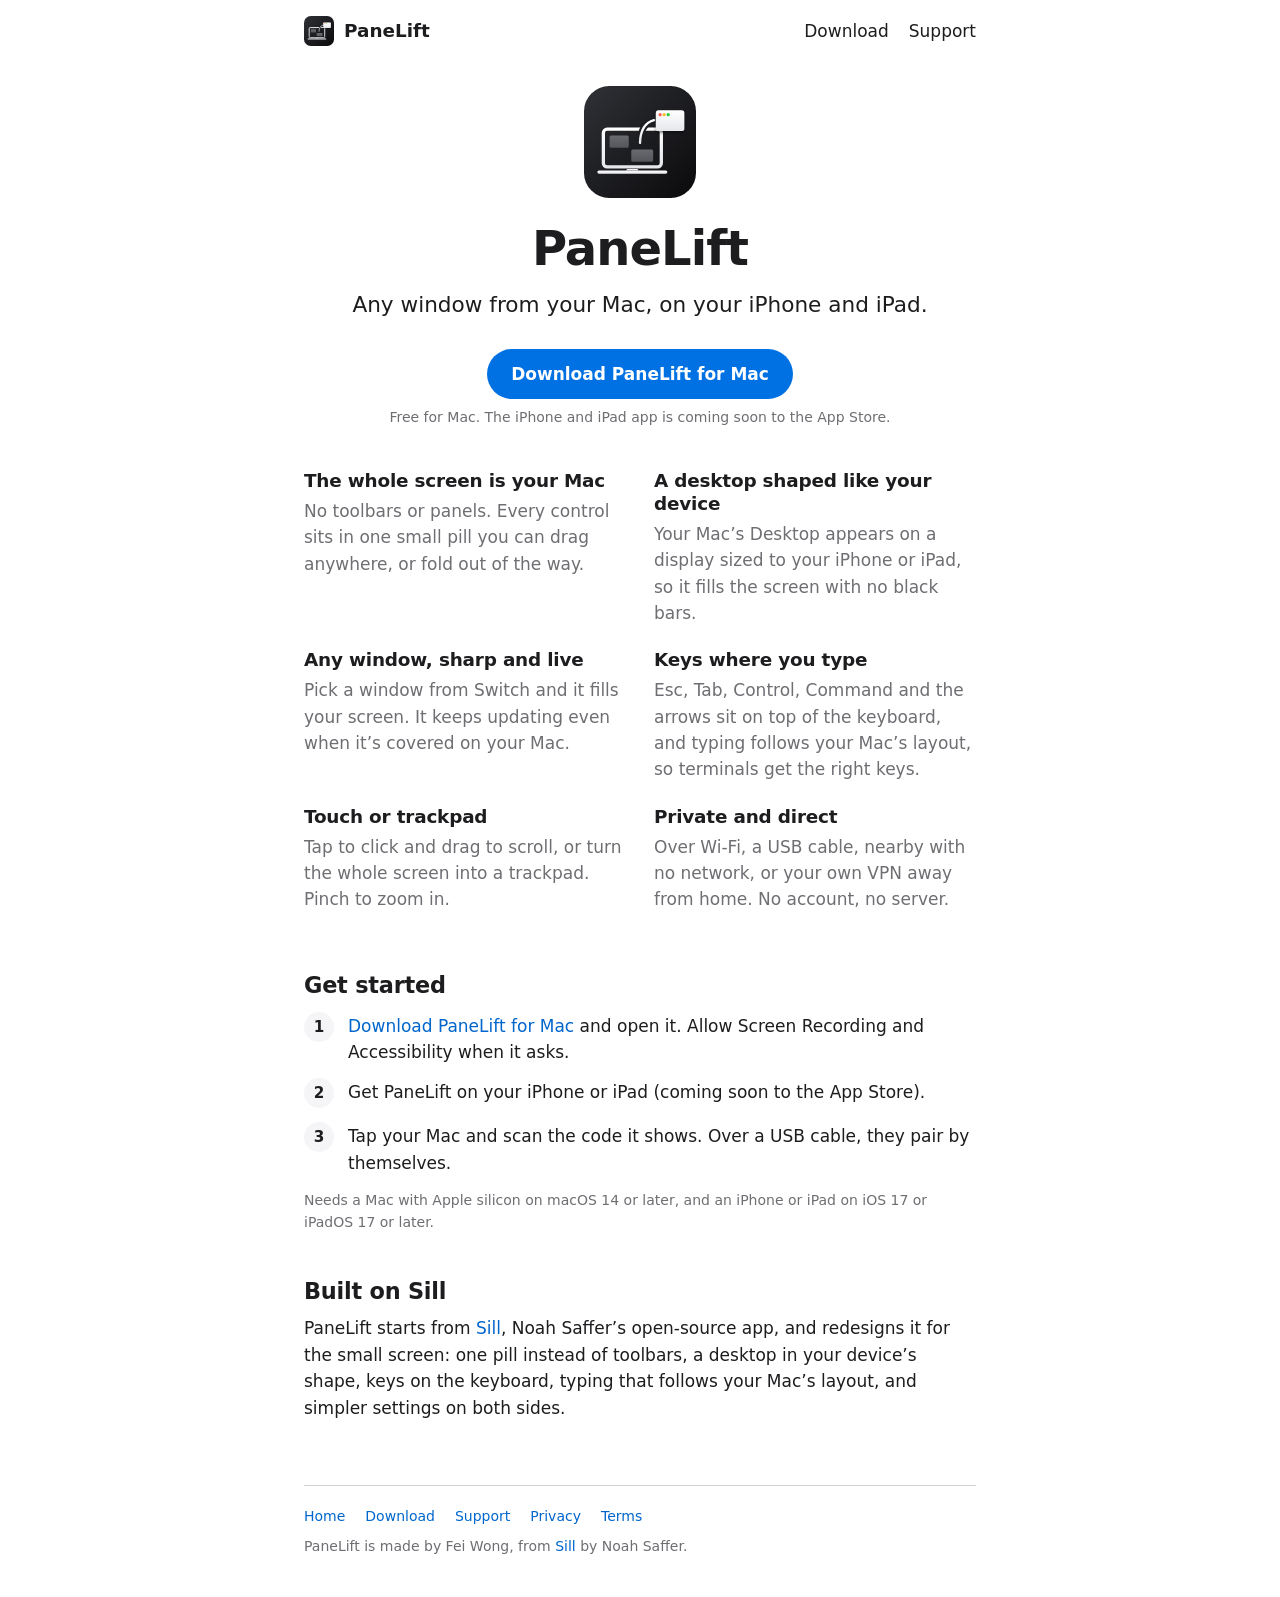
==== index.html @ f20295a8 "Home page: PaneLift's design, and what it changed from Sill" ====
<!doctype html>
<html lang="en">
<head>
<meta charset="utf-8">
<meta name="viewport" content="width=device-width, initial-scale=1">
<meta http-equiv="Content-Security-Policy" content="default-src 'none'; style-src 'self'; img-src 'self'; base-uri 'none'; form-action 'none'">
<meta name="color-scheme" content="light dark">
<meta name="description" content="Any window from your Mac, on your iPhone and iPad, with touch, a trackpad and keys. No account, no servers.">
<title>PaneLift: your Mac’s windows on your iPhone and iPad</title>
<meta property="og:type" content="website">
<meta property="og:site_name" content="PaneLift">
<meta property="og:url" content="https://wongfei2009.github.io/panelift-site/">
<meta property="og:title" content="PaneLift: your Mac, on your iPhone and iPad">
<meta property="og:description" content="Any window from your Mac, on your iPhone and iPad, with touch, a trackpad and keys. No account, no servers.">
<meta property="og:image" content="https://wongfei2009.github.io/panelift-site/preview.jpg">
<meta property="og:image:width" content="1200">
<meta property="og:image:height" content="630">
<meta property="og:image:alt" content="PaneLift: any window from your Mac, on your iPhone and iPad">
<meta name="twitter:card" content="summary_large_image">
<link rel="stylesheet" href="style.css?v=2026-11-01">
<link rel="icon" href="icon.svg" type="image/svg+xml">
</head>
<body>
<header class="site-header">
  <a class="brand" href="index.html"><img src="icon.svg" alt="" width="30" height="30">PaneLift</a>
  <nav aria-label="Site">
    <a href="download.html">Download</a>
    <a href="support.html">Support</a>
  </nav>
</header>

<main>
<section class="hero">
    <img src="icon.svg" alt="" width="112" height="112">
    <h1>PaneLift</h1>
    <p class="lede">Any window from your Mac, on your iPhone and iPad.</p>
    <div class="cta"><a class="button" href="download.html">Download PaneLift for Mac</a></div>
    <!-- App Store: link the app here once it is live. -->
    <p class="muted small">Free for Mac. The iPhone and iPad app is coming soon to the App Store.</p>
  </section>

  <div class="features">
    <section>
      <h2>The whole screen is your Mac</h2>
      <p>No toolbars or panels. Every control sits in one small pill you can drag anywhere, or fold out of the way.</p>
    </section>
    <section>
      <h2>A desktop shaped like your device</h2>
      <p>Your Mac’s Desktop appears on a display sized to your iPhone or iPad, so it fills the screen with no black bars.</p>
    </section>
    <section>
      <h2>Any window, sharp and live</h2>
      <p>Pick a window from Switch and it fills your screen. It keeps updating even when it’s covered on your Mac.</p>
    </section>
    <section>
      <h2>Keys where you type</h2>
      <p>Esc, Tab, Control, Command and the arrows sit on top of the keyboard, and typing follows your Mac’s layout, so terminals get the right keys.</p>
    </section>
    <section>
      <h2>Touch or trackpad</h2>
      <p>Tap to click and drag to scroll, or turn the whole screen into a trackpad. Pinch to zoom in.</p>
    </section>
    <section>
      <h2>Private and direct</h2>
      <p>Over Wi-Fi, a USB cable, nearby with no network, or your own VPN away from home. No account, no server.</p>
    </section>
  </div>

  <h2>Get started</h2>
  <ol class="steps">
    <li><a href="download.html">Download PaneLift for Mac</a> and open it. Allow Screen Recording and Accessibility when it asks.</li>
    <li>Get PaneLift on your iPhone or iPad (coming soon to the App Store).</li>
    <li>Tap your Mac and scan the code it shows. Over a USB cable, they pair by themselves.</li>
  </ol>
  <p class="muted small">Needs a Mac with Apple silicon on macOS 14 or later, and an iPhone or iPad on iOS 17 or iPadOS 17 or later.</p>

  <h2>Built on Sill</h2>
  <p>PaneLift starts from <a href="https://github.com/Saffsanity/sill">Sill</a>, Noah Saffer’s open-source app, and redesigns it for the small screen: one pill instead of toolbars, a desktop in your device’s shape, keys on the keyboard, typing that follows your Mac’s layout, and simpler settings on both sides.</p>
</main>

<footer class="site-footer">
  <nav aria-label="Footer">
    <a href="index.html">Home</a>
    <a href="download.html">Download</a>
    <a href="support.html">Support</a>
    <a href="privacy.html">Privacy</a>
    <a href="terms.html">Terms</a>
  </nav>
  <p class="muted small">PaneLift is made by Fei Wong, from <a href="https://github.com/Saffsanity/sill">Sill</a> by Noah Saffer.</p>
</footer>
</body>
</html>
---- style.css ----
/* PaneLift's website. System fonts, light and dark, no scripts and nothing loaded from elsewhere. */

:root {
  color-scheme: light dark;
  --bg: #ffffff;
  --card: #f5f5f7;
  --text: #1d1d1f;
  --muted: #6e6e73;
  --line: #d2d2d7;
  --link: #0066cc;
  --button: #0071e3;
  --button-hover: #0077ed;
}

@media (prefers-color-scheme: dark) {
  :root {
    --bg: #000000;
    --card: #1c1c1e;
    --text: #f5f5f7;
    --muted: #a1a1a6;
    --line: #38383a;
    --link: #2997ff;
  }
}

* { box-sizing: border-box; }

html {
  -webkit-text-size-adjust: 100%;
  text-size-adjust: 100%;
}

body {
  margin: 0;
  background: var(--bg);
  color: var(--text);
  font: 17px/1.55 -apple-system, BlinkMacSystemFont, system-ui, "Segoe UI", Roboto, "Helvetica Neue", Arial, sans-serif;
  overflow-wrap: break-word;
}

.site-header, main, .site-footer {
  max-width: 44rem;
  margin: 0 auto;
  padding: 0 16px;
}

a { color: var(--link); text-decoration: none; }
a:hover { text-decoration: underline; }
a:focus-visible { outline: 2px solid var(--link); outline-offset: 2px; border-radius: 4px; }

/* Header and footer */

.site-header {
  display: flex;
  flex-wrap: wrap;
  align-items: center;
  justify-content: space-between;
  gap: 8px 24px;
  padding-top: 16px;
  padding-bottom: 16px;
}

.brand {
  display: inline-flex;
  align-items: center;
  gap: 10px;
  color: var(--text);
  font-weight: 600;
  font-size: 1.15rem;
}
.brand:hover { text-decoration: none; }
.brand img { width: 30px; height: 30px; border-radius: 22.5%; }

.site-header nav, .site-footer nav {
  display: flex;
  flex-wrap: wrap;
  gap: 4px 20px;
}
.site-header nav a { color: var(--text); }
.site-header nav a[aria-current="page"] { color: var(--muted); }

.site-footer {
  margin-top: 64px;
  padding-bottom: 40px;
  font-size: 0.875rem;
}
/* The rule sits on the nav, so it lines up with the text above instead of the page's gutters. */
.site-footer nav {
  padding-top: 20px;
  border-top: 1px solid var(--line);
}

/* Text */

h1 {
  font-size: 2.25rem;
  line-height: 1.15;
  letter-spacing: -0.02em;
  margin: 32px 0 12px;
}
h2 {
  font-size: 1.4rem;
  line-height: 1.25;
  letter-spacing: -0.01em;
  margin: 44px 0 10px;
}
h3 {
  font-size: 1.05rem;
  margin: 24px 0 6px;
}

p, ul, ol { margin: 0 0 14px; }
ul, ol { padding-left: 1.4em; }
li { margin: 6px 0; }

.lede { font-size: 1.2rem; line-height: 1.5; }
.muted { color: var(--muted); }
.small { font-size: 0.875rem; }

code {
  font-family: ui-monospace, SFMono-Regular, Menlo, Consolas, monospace;
  font-size: 0.88em;
  background: var(--card);
  border-radius: 5px;
  padding: 1px 5px;
}
/* A SHA-256 is 64 characters with no spaces: let it wrap on a phone instead of widening the page. */
.hash code { overflow-wrap: anywhere; word-break: break-all; }
/* A Terminal command's long paths: wrapped at its spaces, and inside a path only where one is wider than the page;
   never inside an option, which a hyphen would split ("--" over "unblockapp"). */
.command code { overflow-wrap: anywhere; }
.command .option { white-space: nowrap; }

/* Home */

.hero { text-align: center; padding-top: 24px; }
.hero > img { width: 112px; height: 112px; border-radius: 22.5%; }
.hero h1 { font-size: 3rem; margin-top: 16px; }
.hero .lede { font-size: 1.35rem; margin-bottom: 0; }
.intro { font-size: 1.1rem; margin-top: 40px; }

/* Buttons and the release box */

.button {
  display: inline-block;
  background: var(--button);
  color: #ffffff;
  font-weight: 600;
  padding: 12px 24px;
  border-radius: 980px;
}
.button:hover { background: var(--button-hover); text-decoration: none; }
.button:focus-visible { outline-offset: 3px; border-radius: 980px; }

.cta { display: flex; flex-wrap: wrap; justify-content: center; align-items: center; gap: 12px 18px; margin: 28px 0 8px; }
.cta img { display: block; width: 180px; height: 60px; }
.cta a:focus-visible { outline-offset: 4px; }
.badge { margin: 12px 0 4px; }
.badge img { display: inline-block; width: 180px; height: 60px; vertical-align: middle; }
.badge a:focus-visible { outline-offset: 4px; }

.card {
  background: var(--card);
  border-radius: 16px;
  padding: 20px 22px 8px;
  margin: 24px 0;
}
.card h2 { margin-top: 0; }

/* Numbered steps */

ol.steps {
  list-style: none;
  counter-reset: step;
  padding-left: 0;
}
ol.steps > li {
  counter-increment: step;
  position: relative;
  padding-left: 44px;
  margin: 14px 0;
  min-height: 30px;
}
ol.steps > li::before {
  content: counter(step);
  position: absolute;
  left: 0;
  top: -1px;
  width: 30px;
  height: 30px;
  border-radius: 50%;
  background: var(--card);
  color: var(--text);
  font-weight: 600;
  font-size: 0.95rem;
  line-height: 30px;
  text-align: center;
}

/* The home page's features: two columns where there is room. */
.features {
  display: grid;
  grid-template-columns: repeat(auto-fit, minmax(16rem, 1fr));
  gap: 8px 28px;
  margin: 40px 0 8px;
}
.features h2 { font-size: 1.15rem; margin: 0 0 6px; }
.features p { color: var(--muted); }
.site-footer p { margin: 8px 0 0; }
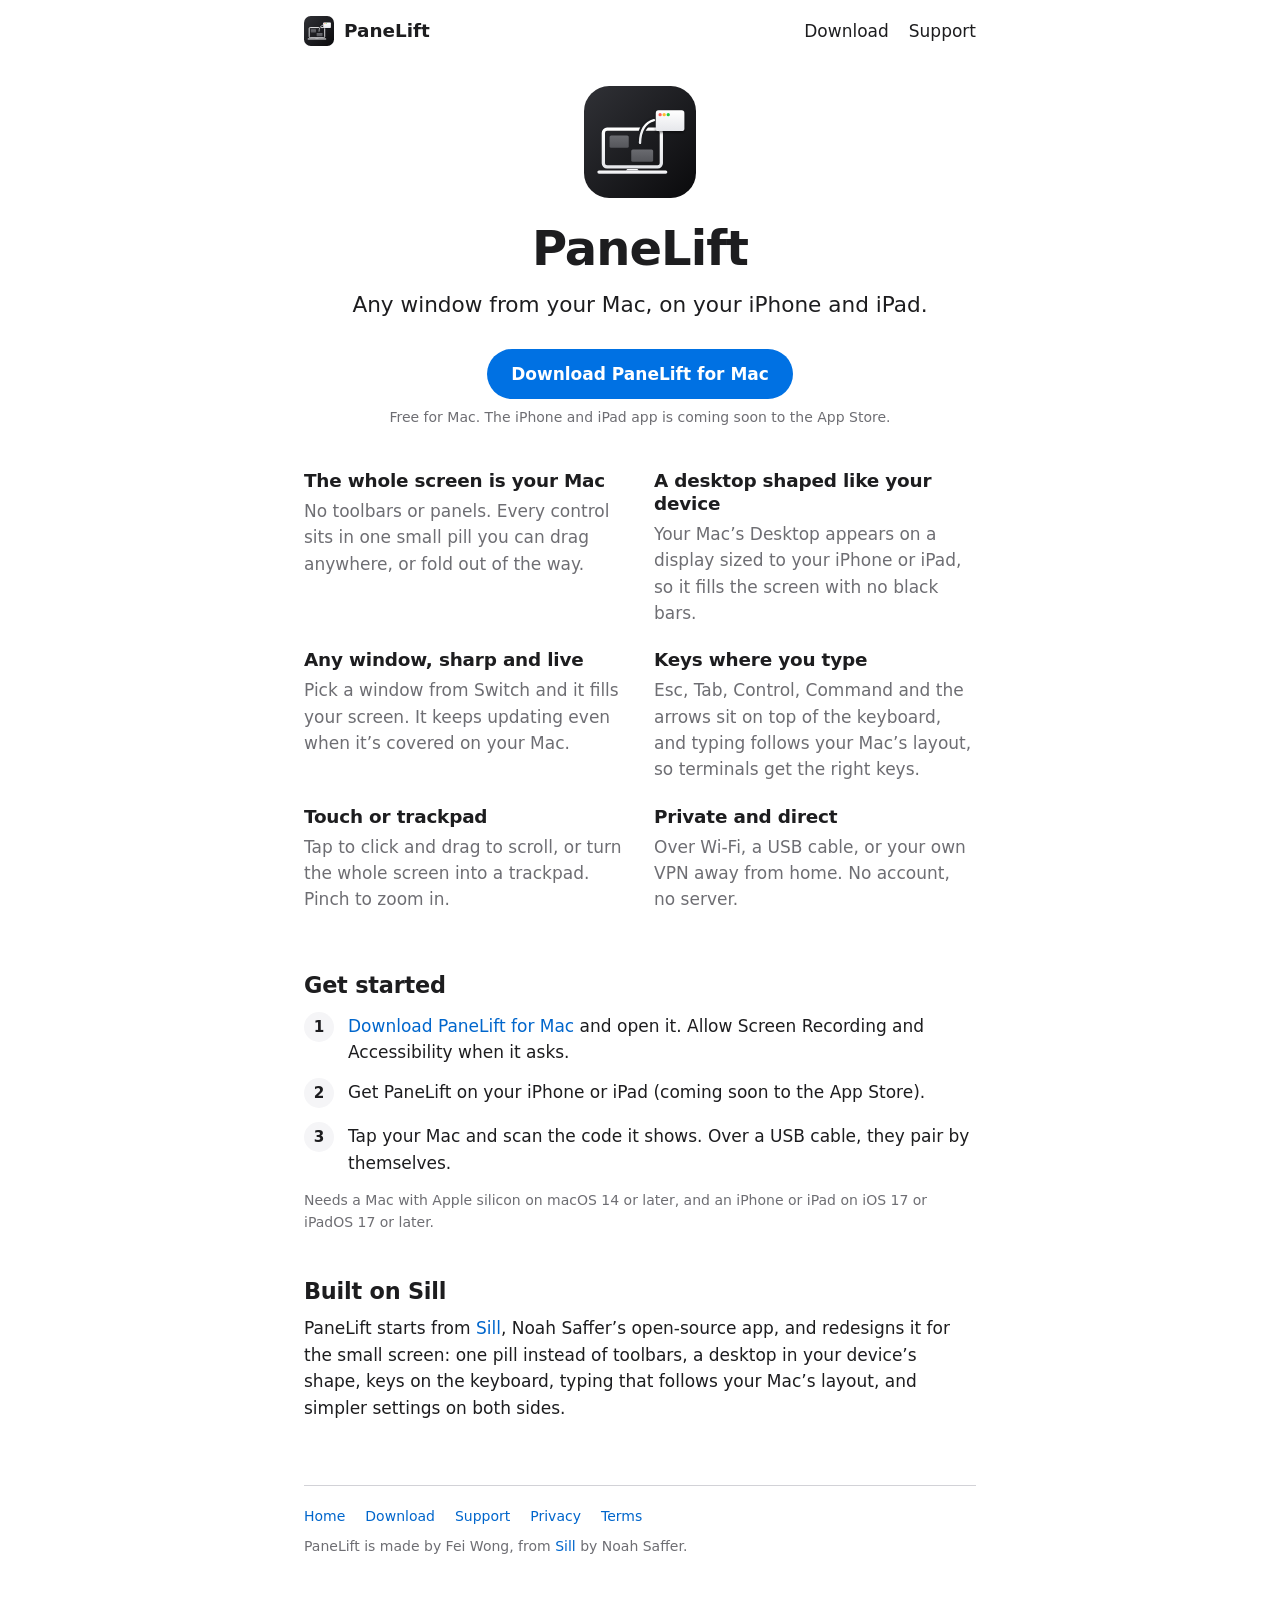
==== commit 63b9f730: "Update the site for PaneLift for Mac 0.7.0: a locked Mac, Privacy Screen, Optimize For; Direct Wirel" ====
--- a/index.html
+++ b/index.html
@@ -62,7 +62,7 @@
     </section>
     <section>
       <h2>Private and direct</h2>
-      <p>Over Wi-Fi, a USB cable, nearby with no network, or your own VPN away from home. No account, no server.</p>
+      <p>Over Wi-Fi, a USB cable, or your own VPN away from home. No account, no server.</p>
     </section>
   </div>
 
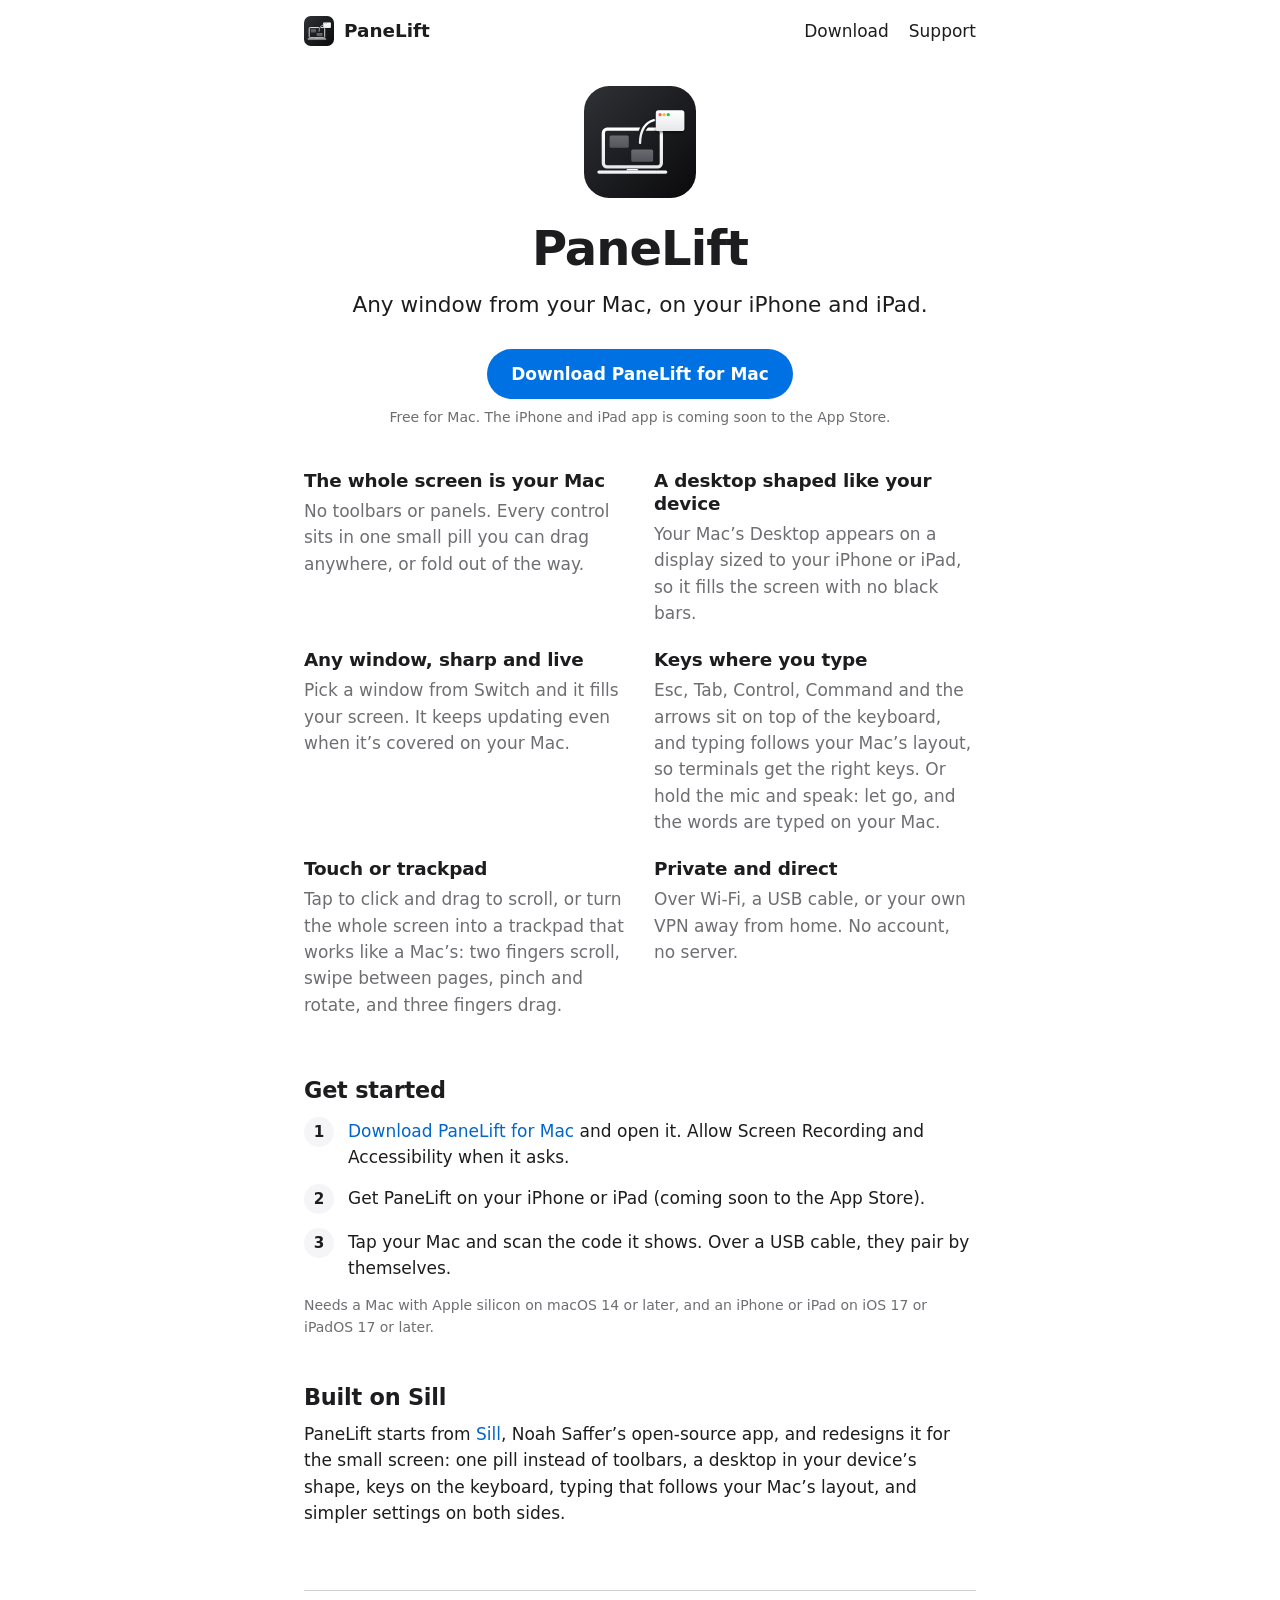
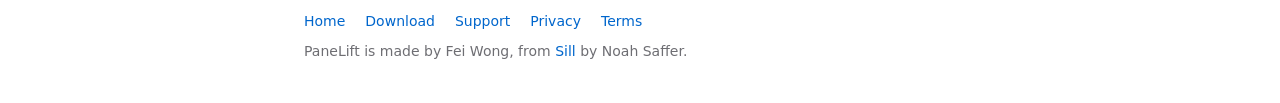
==== commit 335c0182: "Update the site: PaneLift 0.8.0 (trackpad gestures, voice typing)" ====
--- a/index.html
+++ b/index.html
@@ -54,11 +54,11 @@
     </section>
     <section>
       <h2>Keys where you type</h2>
-      <p>Esc, Tab, Control, Command and the arrows sit on top of the keyboard, and typing follows your Mac’s layout, so terminals get the right keys.</p>
+      <p>Esc, Tab, Control, Command and the arrows sit on top of the keyboard, and typing follows your Mac’s layout, so terminals get the right keys. Or hold the mic and speak: let go, and the words are typed on your Mac.</p>
     </section>
     <section>
       <h2>Touch or trackpad</h2>
-      <p>Tap to click and drag to scroll, or turn the whole screen into a trackpad. Pinch to zoom in.</p>
+      <p>Tap to click and drag to scroll, or turn the whole screen into a trackpad that works like a Mac’s: two fingers scroll, swipe between pages, pinch and rotate, and three fingers drag.</p>
     </section>
     <section>
       <h2>Private and direct</h2>
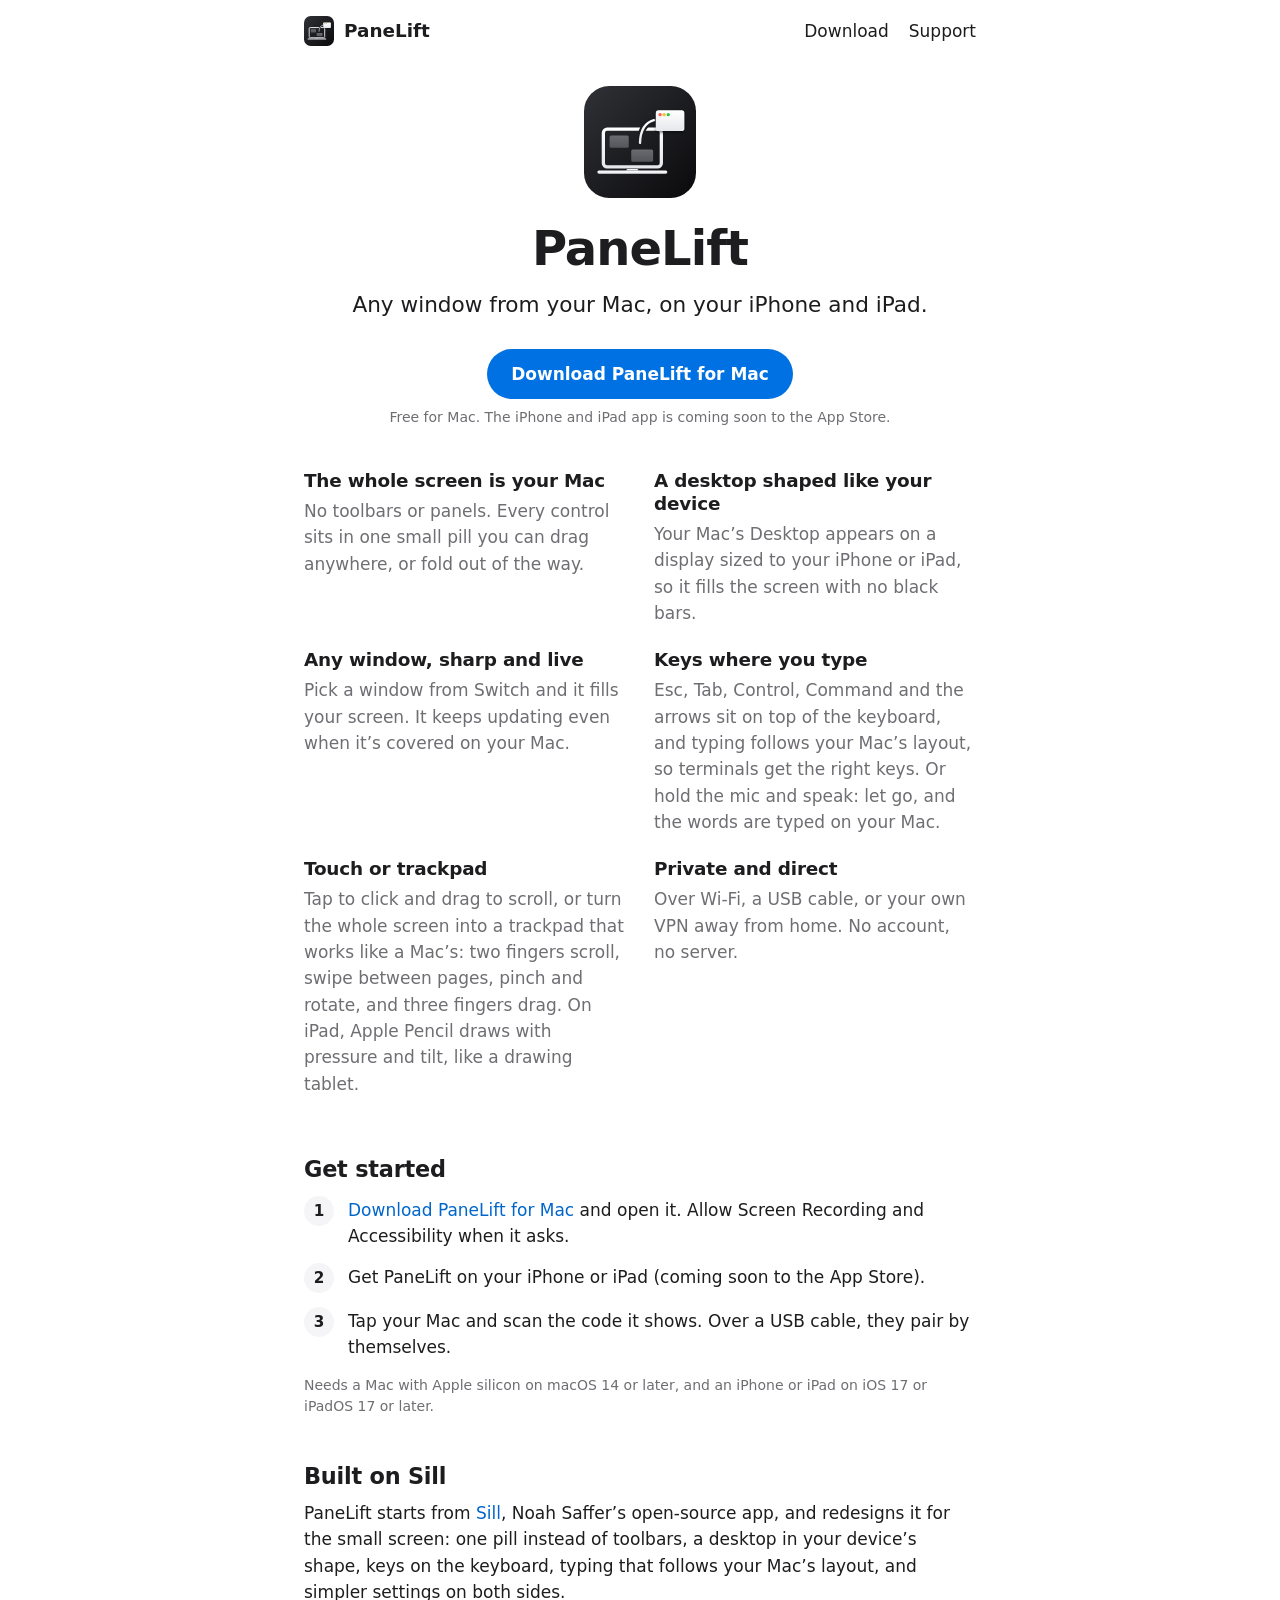
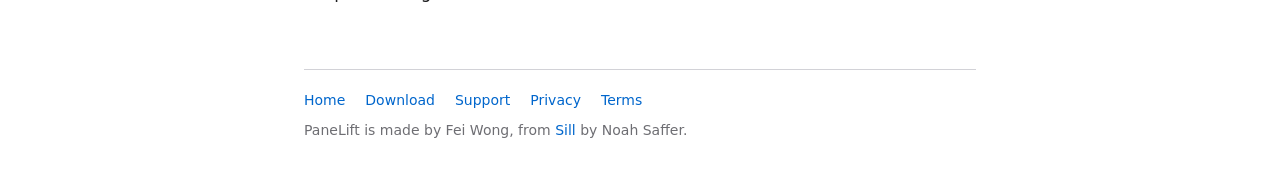
==== commit 47be57c5: "Update the site: PaneLift 0.9.0 (the Apple Pencil, fast user switching)" ====
--- a/index.html
+++ b/index.html
@@ -58,7 +58,7 @@
     </section>
     <section>
       <h2>Touch or trackpad</h2>
-      <p>Tap to click and drag to scroll, or turn the whole screen into a trackpad that works like a Mac’s: two fingers scroll, swipe between pages, pinch and rotate, and three fingers drag.</p>
+      <p>Tap to click and drag to scroll, or turn the whole screen into a trackpad that works like a Mac’s: two fingers scroll, swipe between pages, pinch and rotate, and three fingers drag. On iPad, Apple Pencil draws with pressure and tilt, like a drawing tablet.</p>
     </section>
     <section>
       <h2>Private and direct</h2>
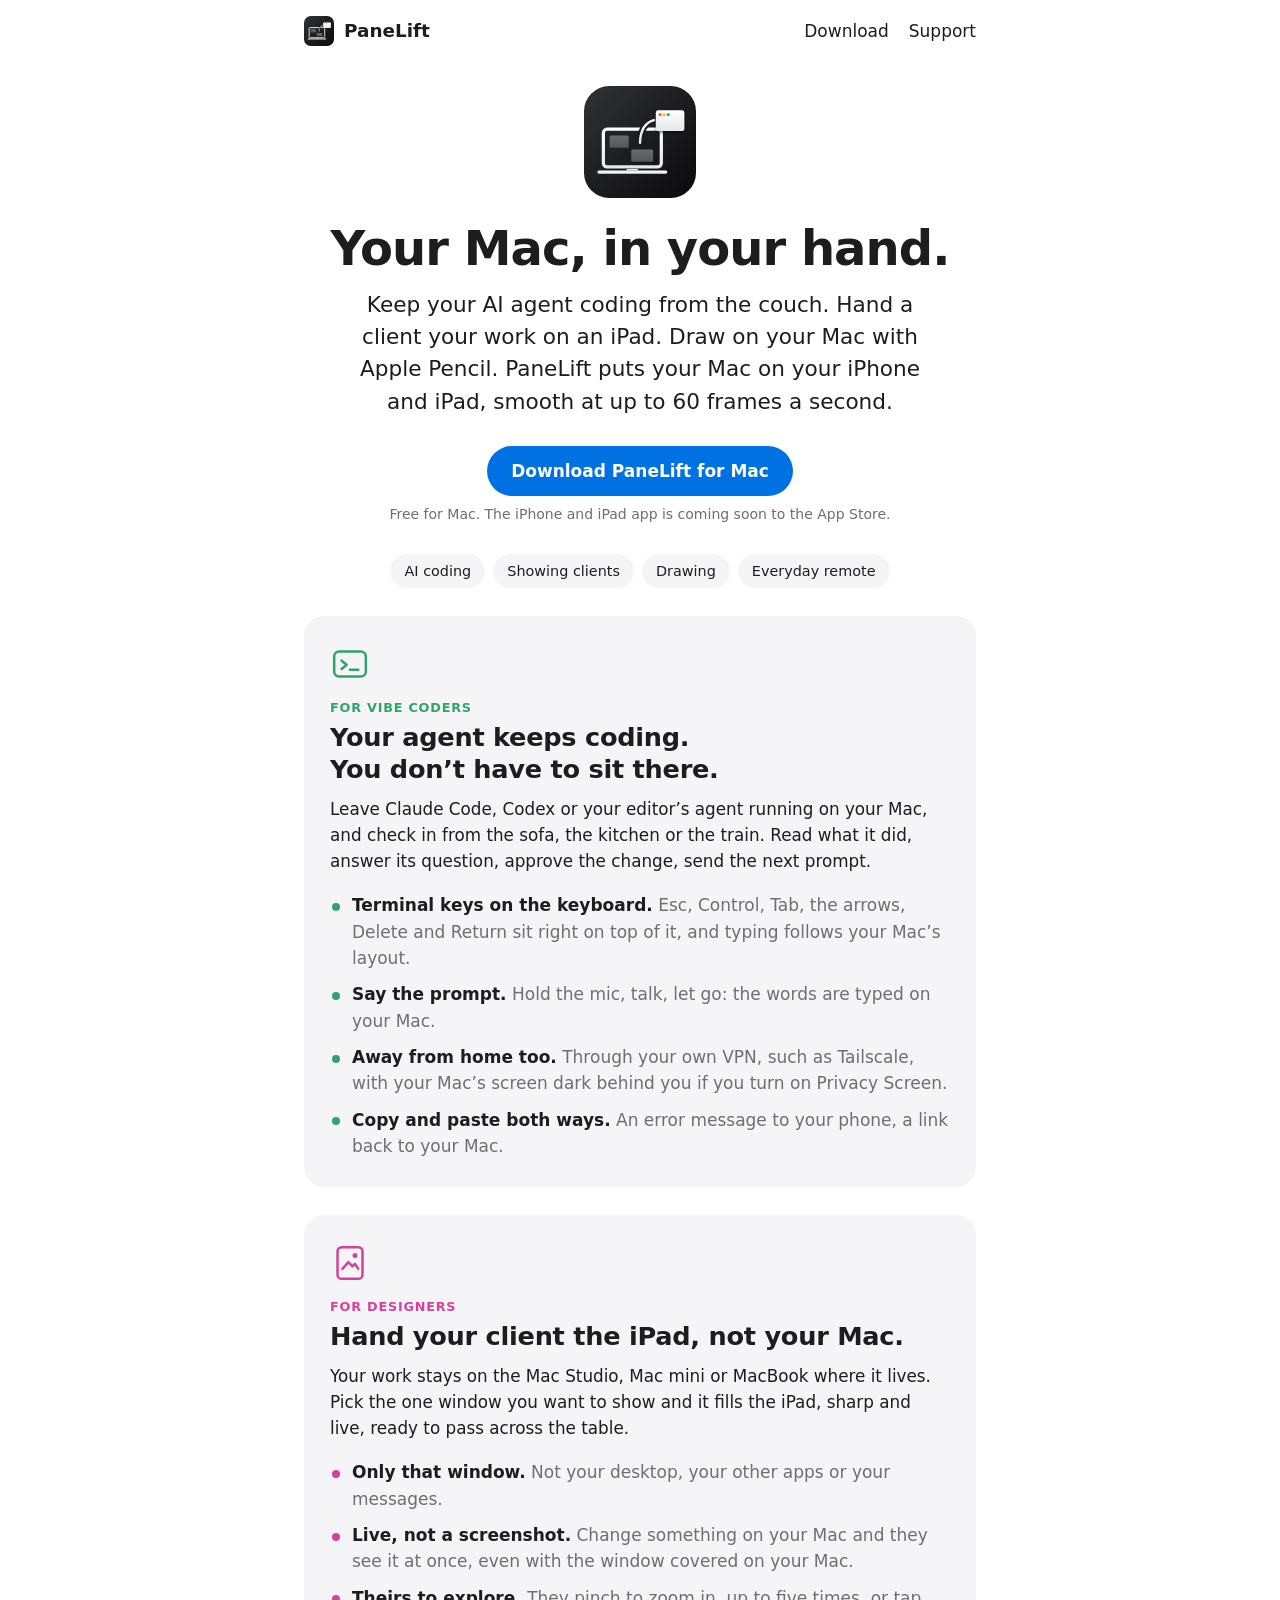
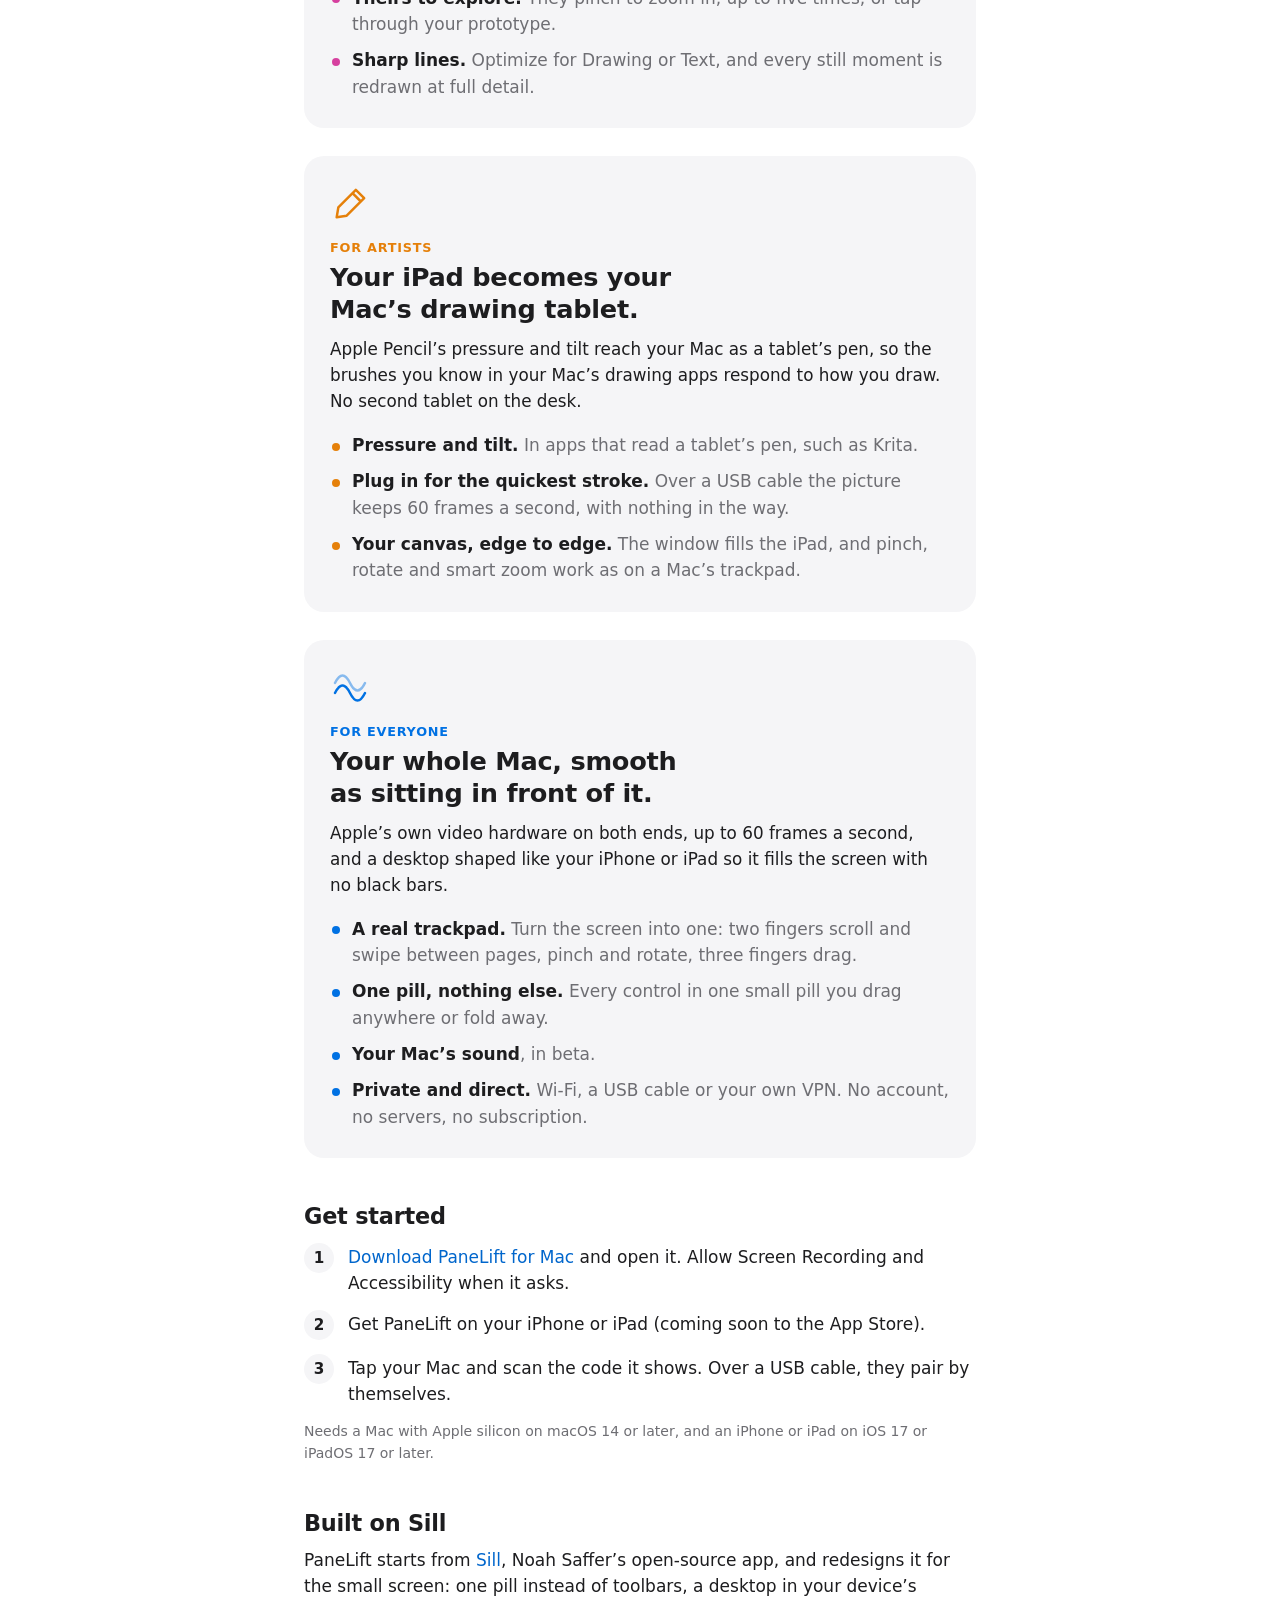
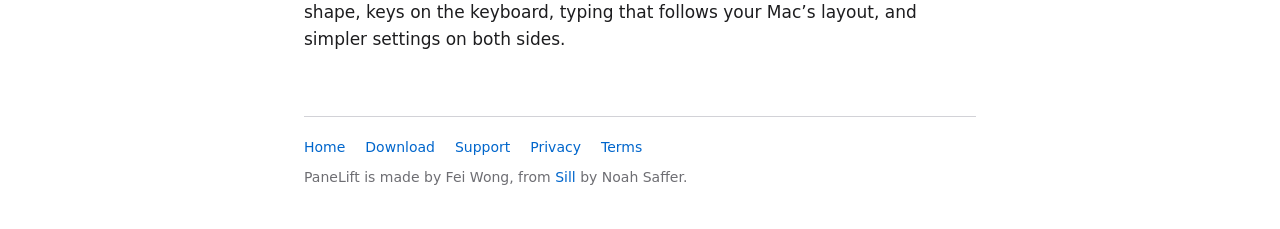
==== commit 5be59fdb: "Update the site: a home page by use case" ====
--- a/index.html
+++ b/index.html
@@ -5,19 +5,19 @@
 <meta name="viewport" content="width=device-width, initial-scale=1">
 <meta http-equiv="Content-Security-Policy" content="default-src 'none'; style-src 'self'; img-src 'self'; base-uri 'none'; form-action 'none'">
 <meta name="color-scheme" content="light dark">
-<meta name="description" content="Any window from your Mac, on your iPhone and iPad, with touch, a trackpad and keys. No account, no servers.">
-<title>PaneLift: your Mac’s windows on your iPhone and iPad</title>
+<meta name="description" content="Steer your AI coding agent from the couch, show clients your work on an iPad, draw on your Mac with Apple Pencil. Your Mac on your iPhone and iPad, smooth at up to 60 frames a second. No account, no servers.">
+<title>PaneLift: your Mac, in your hand</title>
 <meta property="og:type" content="website">
 <meta property="og:site_name" content="PaneLift">
 <meta property="og:url" content="https://wongfei2009.github.io/panelift-site/">
-<meta property="og:title" content="PaneLift: your Mac, on your iPhone and iPad">
-<meta property="og:description" content="Any window from your Mac, on your iPhone and iPad, with touch, a trackpad and keys. No account, no servers.">
+<meta property="og:title" content="PaneLift: your Mac, in your hand">
+<meta property="og:description" content="Steer your AI coding agent from the couch, show clients your work on an iPad, draw on your Mac with Apple Pencil. No account, no servers.">
 <meta property="og:image" content="https://wongfei2009.github.io/panelift-site/preview.jpg">
 <meta property="og:image:width" content="1200">
 <meta property="og:image:height" content="630">
 <meta property="og:image:alt" content="PaneLift: any window from your Mac, on your iPhone and iPad">
 <meta name="twitter:card" content="summary_large_image">
-<link rel="stylesheet" href="style.css?v=2026-11-01">
+<link rel="stylesheet" href="style.css?v=2026-11-04">
 <link rel="icon" href="icon.svg" type="image/svg+xml">
 </head>
 <body>
@@ -32,39 +32,69 @@
 <main>
 <section class="hero">
     <img src="icon.svg" alt="" width="112" height="112">
-    <h1>PaneLift</h1>
-    <p class="lede">Any window from your Mac, on your iPhone and iPad.</p>
+    <h1>Your Mac, in your hand.</h1>
+    <p class="lede">Keep your AI agent coding from the couch. Hand a client your work on an iPad. Draw on your Mac with Apple Pencil. PaneLift puts your Mac on your iPhone and iPad, smooth at up to 60 frames a second.</p>
     <div class="cta"><a class="button" href="download.html">Download PaneLift for Mac</a></div>
     <!-- App Store: link the app here once it is live. -->
     <p class="muted small">Free for Mac. The iPhone and iPad app is coming soon to the App Store.</p>
+    <nav class="jump" aria-label="Who it’s for">
+      <a href="#coding">AI coding</a>
+      <a href="#clients">Showing clients</a>
+      <a href="#drawing">Drawing</a>
+      <a href="#anywhere">Everyday remote</a>
+    </nav>
   </section>
 
-  <div class="features">
-    <section>
-      <h2>The whole screen is your Mac</h2>
-      <p>No toolbars or panels. Every control sits in one small pill you can drag anywhere, or fold out of the way.</p>
-    </section>
-    <section>
-      <h2>A desktop shaped like your device</h2>
-      <p>Your Mac’s Desktop appears on a display sized to your iPhone or iPad, so it fills the screen with no black bars.</p>
-    </section>
-    <section>
-      <h2>Any window, sharp and live</h2>
-      <p>Pick a window from Switch and it fills your screen. It keeps updating even when it’s covered on your Mac.</p>
-    </section>
-    <section>
-      <h2>Keys where you type</h2>
-      <p>Esc, Tab, Control, Command and the arrows sit on top of the keyboard, and typing follows your Mac’s layout, so terminals get the right keys. Or hold the mic and speak: let go, and the words are typed on your Mac.</p>
-    </section>
-    <section>
-      <h2>Touch or trackpad</h2>
-      <p>Tap to click and drag to scroll, or turn the whole screen into a trackpad that works like a Mac’s: two fingers scroll, swipe between pages, pinch and rotate, and three fingers drag. On iPad, Apple Pencil draws with pressure and tilt, like a drawing tablet.</p>
-    </section>
-    <section>
-      <h2>Private and direct</h2>
-      <p>Over Wi-Fi, a USB cable, or your own VPN away from home. No account, no server.</p>
-    </section>
-  </div>
+  <section class="usecase" id="coding">
+    <svg class="glyph" viewBox="0 0 48 48" aria-hidden="true"><rect x="5" y="9" width="38" height="30" rx="6" fill="none" stroke="currentColor" stroke-width="3"/><path d="M14 20l6 5-6 5M24 31h10" fill="none" stroke="currentColor" stroke-width="3" stroke-linecap="round" stroke-linejoin="round"/></svg>
+    <p class="eyebrow">For vibe coders</p>
+    <h2>Your agent keeps coding. You don’t have to sit there.</h2>
+    <p>Leave Claude Code, Codex or your editor’s agent running on your Mac, and check in from the sofa, the kitchen or the train. Read what it did, answer its question, approve the change, send the next prompt.</p>
+    <ul class="points">
+      <li><strong>Terminal keys on the keyboard.</strong> Esc, Control, Tab, the arrows, Delete and Return sit right on top of it, and typing follows your Mac’s layout.</li>
+      <li><strong>Say the prompt.</strong> Hold the mic, talk, let go: the words are typed on your Mac.</li>
+      <li><strong>Away from home too.</strong> Through your own VPN, such as Tailscale, with your Mac’s screen dark behind you if you turn on Privacy Screen.</li>
+      <li><strong>Copy and paste both ways.</strong> An error message to your phone, a link back to your Mac.</li>
+    </ul>
+  </section>
+
+  <section class="usecase" id="clients">
+    <svg class="glyph" viewBox="0 0 48 48" aria-hidden="true"><rect x="9" y="5" width="30" height="38" rx="5" fill="none" stroke="currentColor" stroke-width="3"/><path d="M15 31l7-8 5 5 3-3 4 6" fill="none" stroke="currentColor" stroke-width="3" stroke-linecap="round" stroke-linejoin="round"/><circle cx="30" cy="15" r="3" fill="currentColor"/></svg>
+    <p class="eyebrow">For designers</p>
+    <h2>Hand your client the iPad, not your Mac.</h2>
+    <p>Your work stays on the Mac Studio, Mac mini or MacBook where it lives. Pick the one window you want to show and it fills the iPad, sharp and live, ready to pass across the table.</p>
+    <ul class="points">
+      <li><strong>Only that window.</strong> Not your desktop, your other apps or your messages.</li>
+      <li><strong>Live, not a screenshot.</strong> Change something on your Mac and they see it at once, even with the window covered on your Mac.</li>
+      <li><strong>Theirs to explore.</strong> They pinch to zoom in, up to five times, or tap through your prototype.</li>
+      <li><strong>Sharp lines.</strong> Optimize for Drawing or Text, and every still moment is redrawn at full detail.</li>
+    </ul>
+  </section>
+
+  <section class="usecase" id="drawing">
+    <svg class="glyph" viewBox="0 0 48 48" aria-hidden="true"><path d="M31 7l10 10-21 21-12 2 2-12z" fill="none" stroke="currentColor" stroke-width="3" stroke-linejoin="round"/><path d="M27 11l10 10" fill="none" stroke="currentColor" stroke-width="3"/></svg>
+    <p class="eyebrow">For artists</p>
+    <h2>Your iPad becomes your Mac’s drawing tablet.</h2>
+    <p>Apple Pencil’s pressure and tilt reach your Mac as a tablet’s pen, so the brushes you know in your Mac’s drawing apps respond to how you draw. No second tablet on the desk.</p>
+    <ul class="points">
+      <li><strong>Pressure and tilt.</strong> In apps that read a tablet’s pen, such as Krita.</li>
+      <li><strong>Plug in for the quickest stroke.</strong> Over a USB cable the picture keeps 60 frames a second, with nothing in the way.</li>
+      <li><strong>Your canvas, edge to edge.</strong> The window fills the iPad, and pinch, rotate and smart zoom work as on a Mac’s trackpad.</li>
+    </ul>
+  </section>
+
+  <section class="usecase" id="anywhere">
+    <svg class="glyph" viewBox="0 0 48 48" aria-hidden="true"><path d="M6 30c6-12 12-12 18 0s12 12 18 0" fill="none" stroke="currentColor" stroke-width="3" stroke-linecap="round"/><path d="M6 18c6-12 12-12 18 0s12 12 18 0" fill="none" stroke="currentColor" stroke-width="3" stroke-linecap="round" opacity=".45"/></svg>
+    <p class="eyebrow">For everyone</p>
+    <h2>Your whole Mac, smooth as sitting in front of it.</h2>
+    <p>Apple’s own video hardware on both ends, up to 60 frames a second, and a desktop shaped like your iPhone or iPad so it fills the screen with no black bars.</p>
+    <ul class="points">
+      <li><strong>A real trackpad.</strong> Turn the screen into one: two fingers scroll and swipe between pages, pinch and rotate, three fingers drag.</li>
+      <li><strong>One pill, nothing else.</strong> Every control in one small pill you drag anywhere or fold away.</li>
+      <li><strong>Your Mac’s sound</strong>, in beta.</li>
+      <li><strong>Private and direct.</strong> Wi-Fi, a USB cable or your own VPN. No account, no servers, no subscription.</li>
+    </ul>
+  </section>
 
   <h2>Get started</h2>
   <ol class="steps">
--- a/style.css
+++ b/style.css
@@ -207,3 +207,73 @@
 .features h2 { font-size: 1.15rem; margin: 0 0 6px; }
 .features p { color: var(--muted); }
 .site-footer p { margin: 8px 0 0; }
+
+/* The home page's use cases: one card each, a tinted glyph and a label naming who it is for. */
+.hero h1 { text-wrap: balance; }
+.hero .lede { max-width: 36rem; margin-left: auto; margin-right: auto; text-wrap: pretty; }
+
+.jump {
+  display: flex;
+  flex-wrap: wrap;
+  justify-content: center;
+  gap: 8px;
+  margin: 28px 0 0;
+}
+.jump a {
+  background: var(--card);
+  color: var(--text);
+  font-size: 0.9rem;
+  padding: 6px 14px;
+  border-radius: 980px;
+}
+.jump a:hover { text-decoration: none; background: var(--line); }
+
+.usecase {
+  --accent: #0071e3;
+  background: var(--card);
+  border-radius: 20px;
+  padding: 28px 26px 14px;
+  margin: 28px 0;
+  scroll-margin-top: 16px;
+}
+#coding { --accent: #30a46c; }
+#clients { --accent: #d6409f; }
+#drawing { --accent: #e5800a; }
+#anywhere { --accent: #0071e3; }
+@media (prefers-color-scheme: dark) {
+  #coding { --accent: #3dd68c; }
+  #clients { --accent: #f076c4; }
+  #drawing { --accent: #ffa94d; }
+  #anywhere { --accent: #2997ff; }
+}
+
+.usecase .glyph { display: block; width: 40px; height: 40px; color: var(--accent); }
+.eyebrow {
+  color: var(--accent);
+  font-size: 0.8rem;
+  font-weight: 600;
+  letter-spacing: 0.06em;
+  text-transform: uppercase;
+  margin: 14px 0 4px;
+}
+.usecase h2 { font-size: 1.6rem; margin: 0 0 10px; text-wrap: balance; }
+.usecase > p:not(.eyebrow) { font-size: 1.05rem; }
+
+ul.points { list-style: none; padding-left: 0; margin-top: 18px; }
+ul.points li {
+  position: relative;
+  padding-left: 22px;
+  margin: 10px 0;
+  color: var(--muted);
+}
+ul.points li::before {
+  content: "";
+  position: absolute;
+  left: 2px;
+  top: 0.62em;
+  width: 8px;
+  height: 8px;
+  border-radius: 50%;
+  background: var(--accent);
+}
+ul.points strong { color: var(--text); font-weight: 600; }
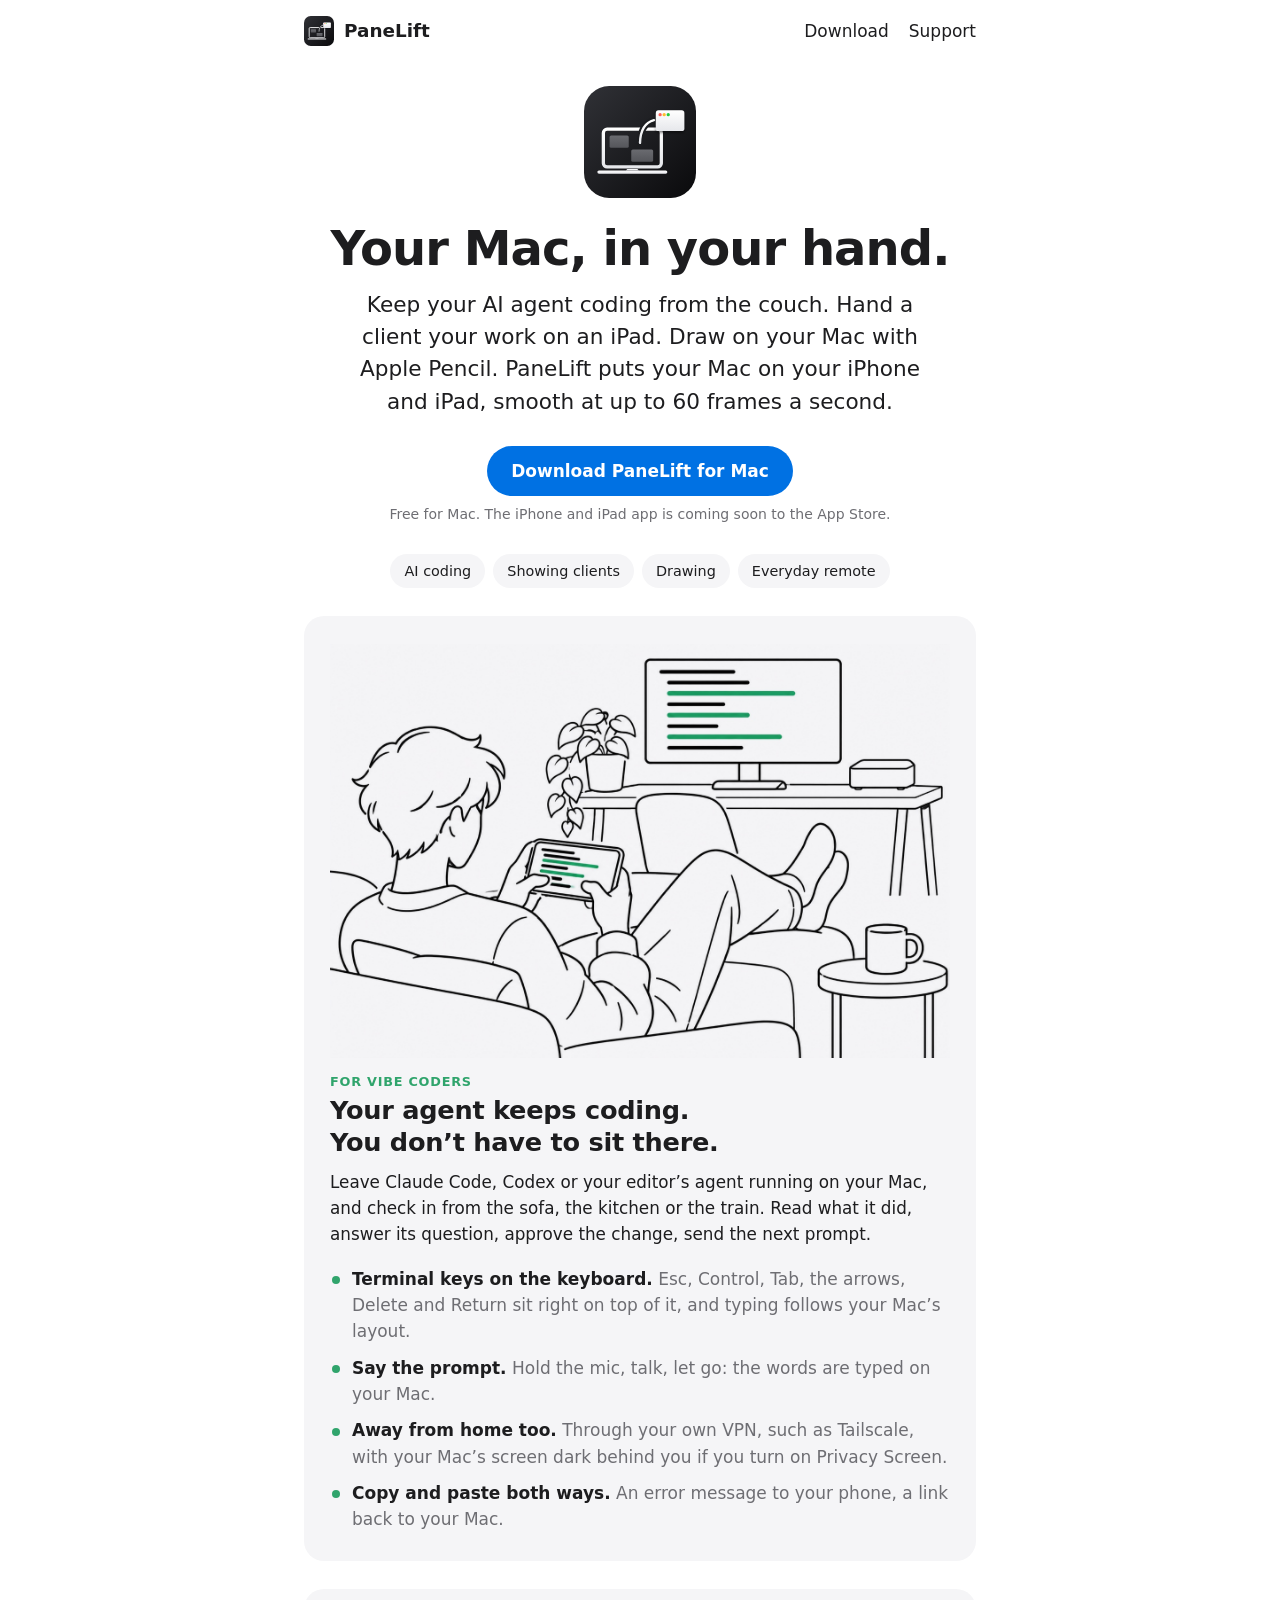
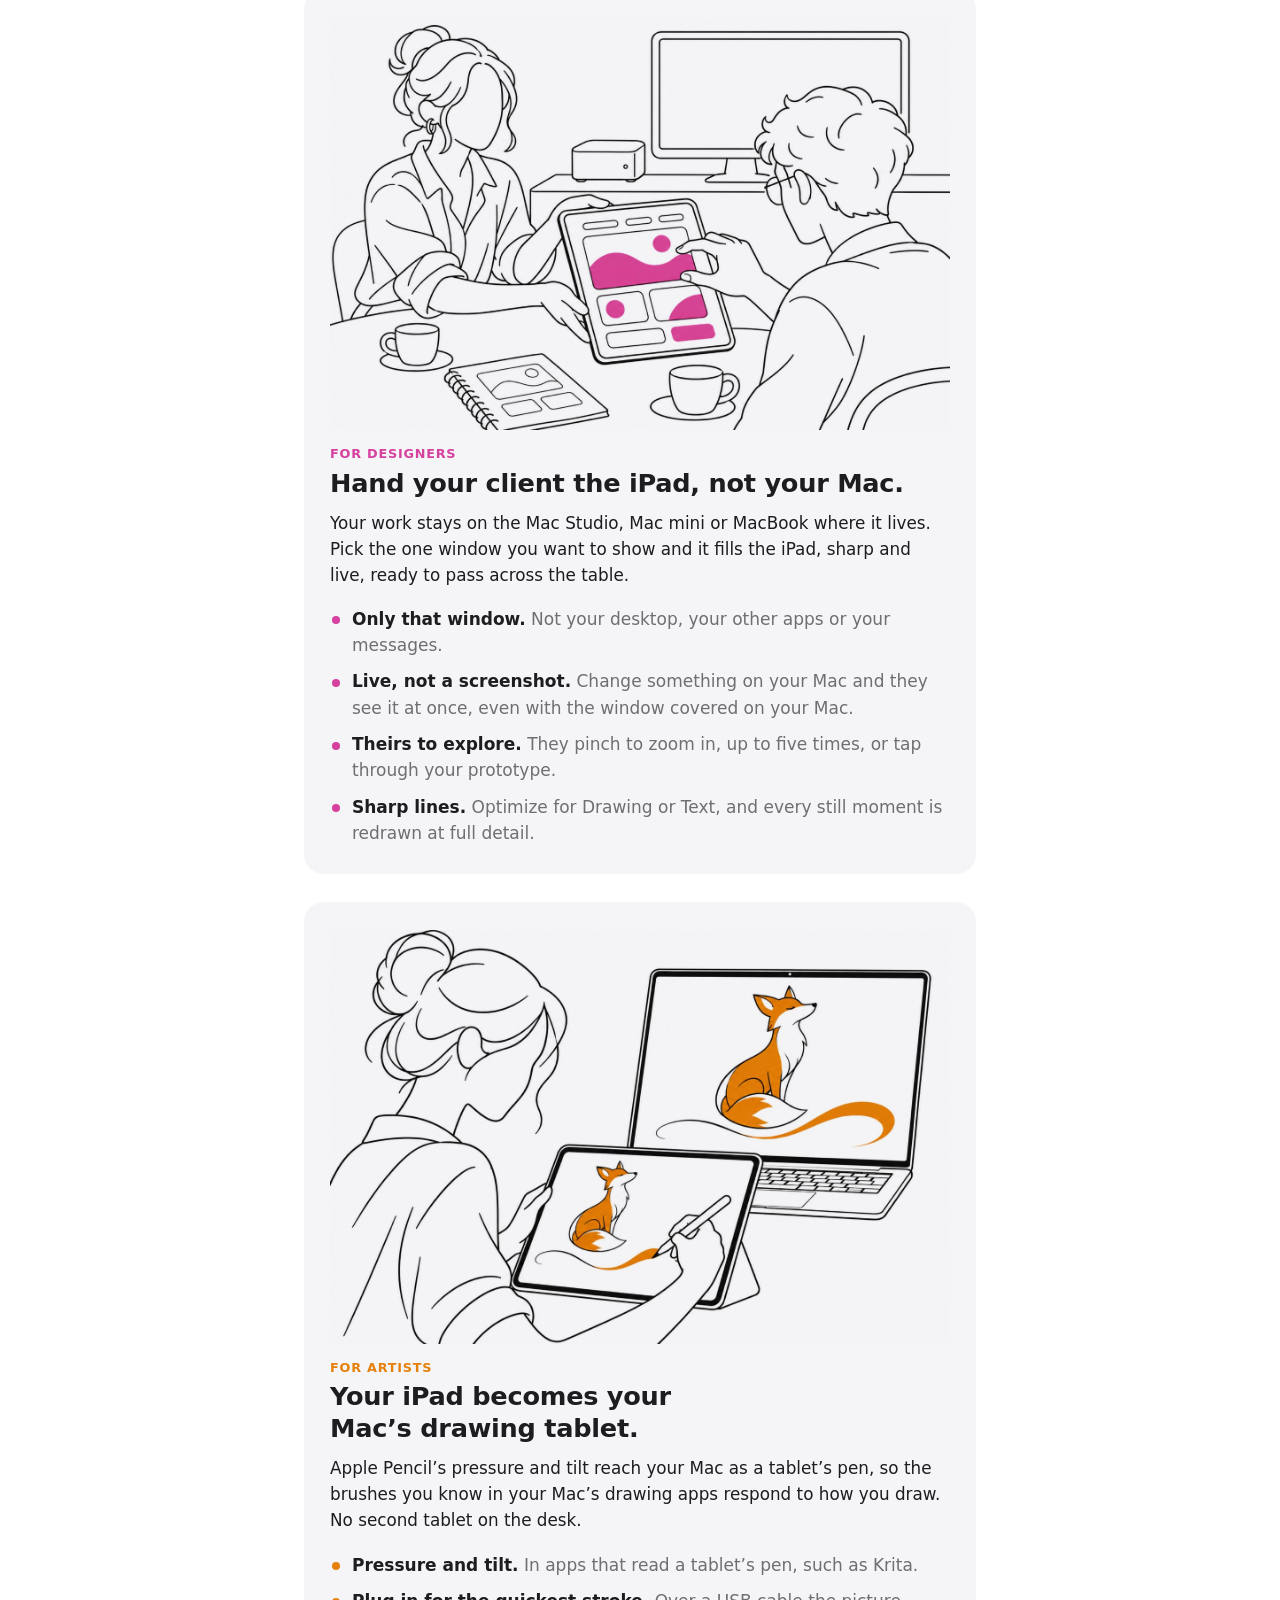
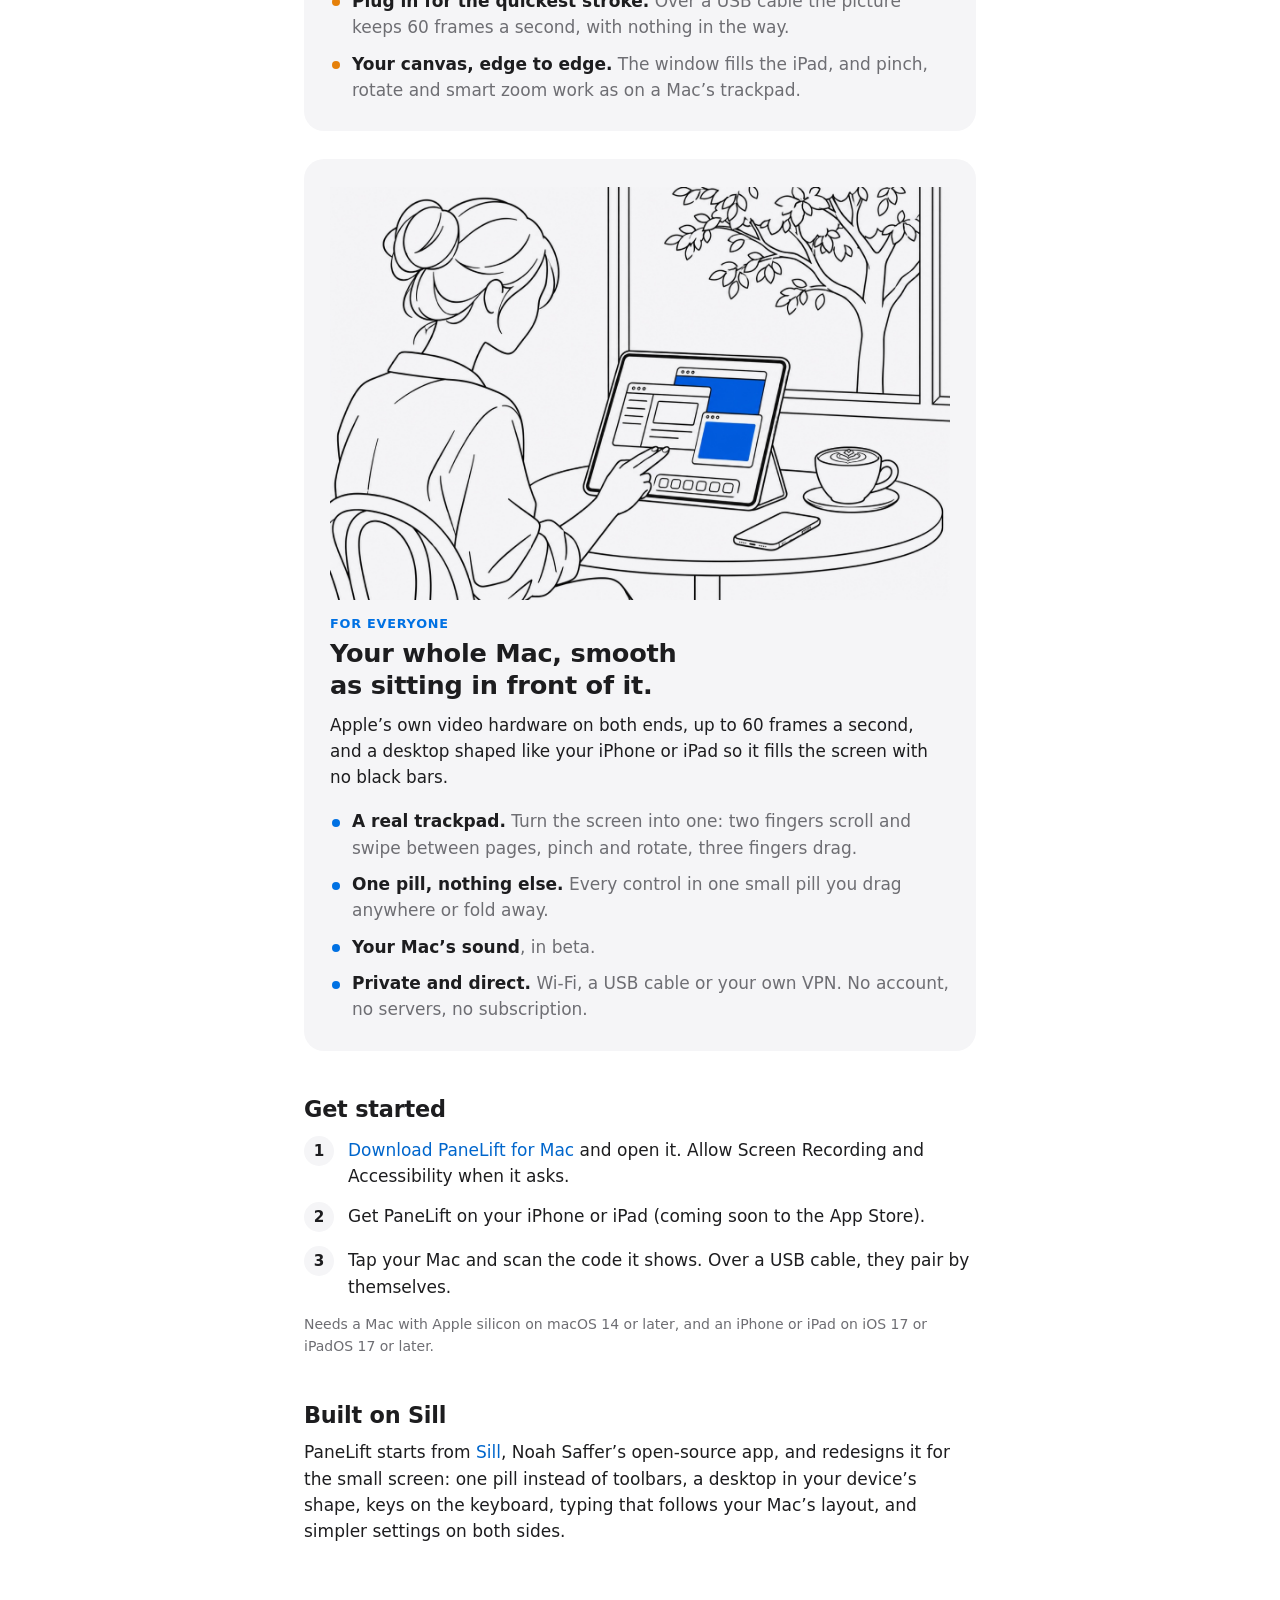
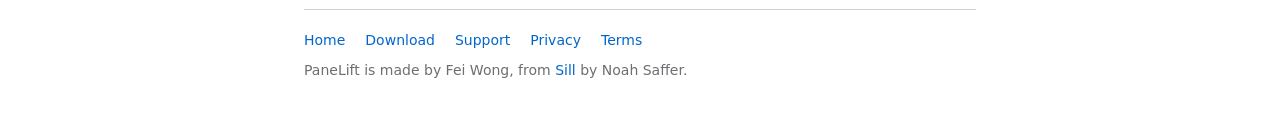
==== commit 00583b88: "Update the site: a line drawing for each use case" ====
--- a/index.html
+++ b/index.html
@@ -17,7 +17,7 @@
 <meta property="og:image:height" content="630">
 <meta property="og:image:alt" content="PaneLift: any window from your Mac, on your iPhone and iPad">
 <meta name="twitter:card" content="summary_large_image">
-<link rel="stylesheet" href="style.css?v=2026-11-04">
+<link rel="stylesheet" href="style.css?v=2026-11-04c">
 <link rel="icon" href="icon.svg" type="image/svg+xml">
 </head>
 <body>
@@ -46,7 +46,7 @@
   </section>
 
   <section class="usecase" id="coding">
-    <svg class="glyph" viewBox="0 0 48 48" aria-hidden="true"><rect x="5" y="9" width="38" height="30" rx="6" fill="none" stroke="currentColor" stroke-width="3"/><path d="M14 20l6 5-6 5M24 31h10" fill="none" stroke="currentColor" stroke-width="3" stroke-linecap="round" stroke-linejoin="round"/></svg>
+    <img class="art" src="img/coding.jpg" alt="A line drawing: someone on a sofa typing into a terminal on their phone, the same terminal on the Mac’s display behind them" width="1400" height="933" loading="lazy">
     <p class="eyebrow">For vibe coders</p>
     <h2>Your agent keeps coding. You don’t have to sit there.</h2>
     <p>Leave Claude Code, Codex or your editor’s agent running on your Mac, and check in from the sofa, the kitchen or the train. Read what it did, answer its question, approve the change, send the next prompt.</p>
@@ -59,7 +59,7 @@
   </section>
 
   <section class="usecase" id="clients">
-    <svg class="glyph" viewBox="0 0 48 48" aria-hidden="true"><rect x="9" y="5" width="30" height="38" rx="5" fill="none" stroke="currentColor" stroke-width="3"/><path d="M15 31l7-8 5 5 3-3 4 6" fill="none" stroke="currentColor" stroke-width="3" stroke-linecap="round" stroke-linejoin="round"/><circle cx="30" cy="15" r="3" fill="currentColor"/></svg>
+    <img class="art" src="img/clients.jpg" alt="A line drawing: a designer handing an iPad with an app design to a client, who zooms in with two fingers" width="1400" height="933" loading="lazy">
     <p class="eyebrow">For designers</p>
     <h2>Hand your client the iPad, not your Mac.</h2>
     <p>Your work stays on the Mac Studio, Mac mini or MacBook where it lives. Pick the one window you want to show and it fills the iPad, sharp and live, ready to pass across the table.</p>
@@ -72,7 +72,7 @@
   </section>
 
   <section class="usecase" id="drawing">
-    <svg class="glyph" viewBox="0 0 48 48" aria-hidden="true"><path d="M31 7l10 10-21 21-12 2 2-12z" fill="none" stroke="currentColor" stroke-width="3" stroke-linejoin="round"/><path d="M27 11l10 10" fill="none" stroke="currentColor" stroke-width="3"/></svg>
+    <img class="art" src="img/drawing.jpg" alt="A line drawing: someone drawing a fox on an iPad with Apple Pencil, the same drawing on the Mac behind it" width="1400" height="933" loading="lazy">
     <p class="eyebrow">For artists</p>
     <h2>Your iPad becomes your Mac’s drawing tablet.</h2>
     <p>Apple Pencil’s pressure and tilt reach your Mac as a tablet’s pen, so the brushes you know in your Mac’s drawing apps respond to how you draw. No second tablet on the desk.</p>
@@ -84,7 +84,7 @@
   </section>
 
   <section class="usecase" id="anywhere">
-    <svg class="glyph" viewBox="0 0 48 48" aria-hidden="true"><path d="M6 30c6-12 12-12 18 0s12 12 18 0" fill="none" stroke="currentColor" stroke-width="3" stroke-linecap="round"/><path d="M6 18c6-12 12-12 18 0s12 12 18 0" fill="none" stroke="currentColor" stroke-width="3" stroke-linecap="round" opacity=".45"/></svg>
+    <img class="art" src="img/anywhere.jpg" alt="A line drawing: someone at a café using a Mac’s desktop and its windows on an iPad" width="1400" height="933" loading="lazy">
     <p class="eyebrow">For everyone</p>
     <h2>Your whole Mac, smooth as sitting in front of it.</h2>
     <p>Apple’s own video hardware on both ends, up to 60 frames a second, and a desktop shaped like your iPhone or iPad so it fills the screen with no black bars.</p>
--- a/style.css
+++ b/style.css
@@ -208,7 +208,7 @@
 .features p { color: var(--muted); }
 .site-footer p { margin: 8px 0 0; }
 
-/* The home page's use cases: one card each, a tinted glyph and a label naming who it is for. */
+/* The home page's use cases: one card each, a line drawing on top and a tinted label naming who it is for. */
 .hero h1 { text-wrap: balance; }
 .hero .lede { max-width: 36rem; margin-left: auto; margin-right: auto; text-wrap: pretty; }
 
@@ -247,7 +247,19 @@
   #anywhere { --accent: #2997ff; }
 }
 
-.usecase .glyph { display: block; width: 40px; height: 40px; color: var(--accent); }
+/* Line drawings on white: multiplied into the card, so the white becomes the card's grey. In dark mode,
+   inverted with the hue turned back (black ink to light, the accent kept) and screened, so the black
+   becomes the card's dark grey. */
+.usecase .art {
+  display: block;
+  width: 100%;
+  height: auto;
+  margin: 0 0 4px;
+  mix-blend-mode: multiply;
+}
+@media (prefers-color-scheme: dark) {
+  .usecase .art { filter: invert(1) hue-rotate(180deg); mix-blend-mode: screen; }
+}
 .eyebrow {
   color: var(--accent);
   font-size: 0.8rem;
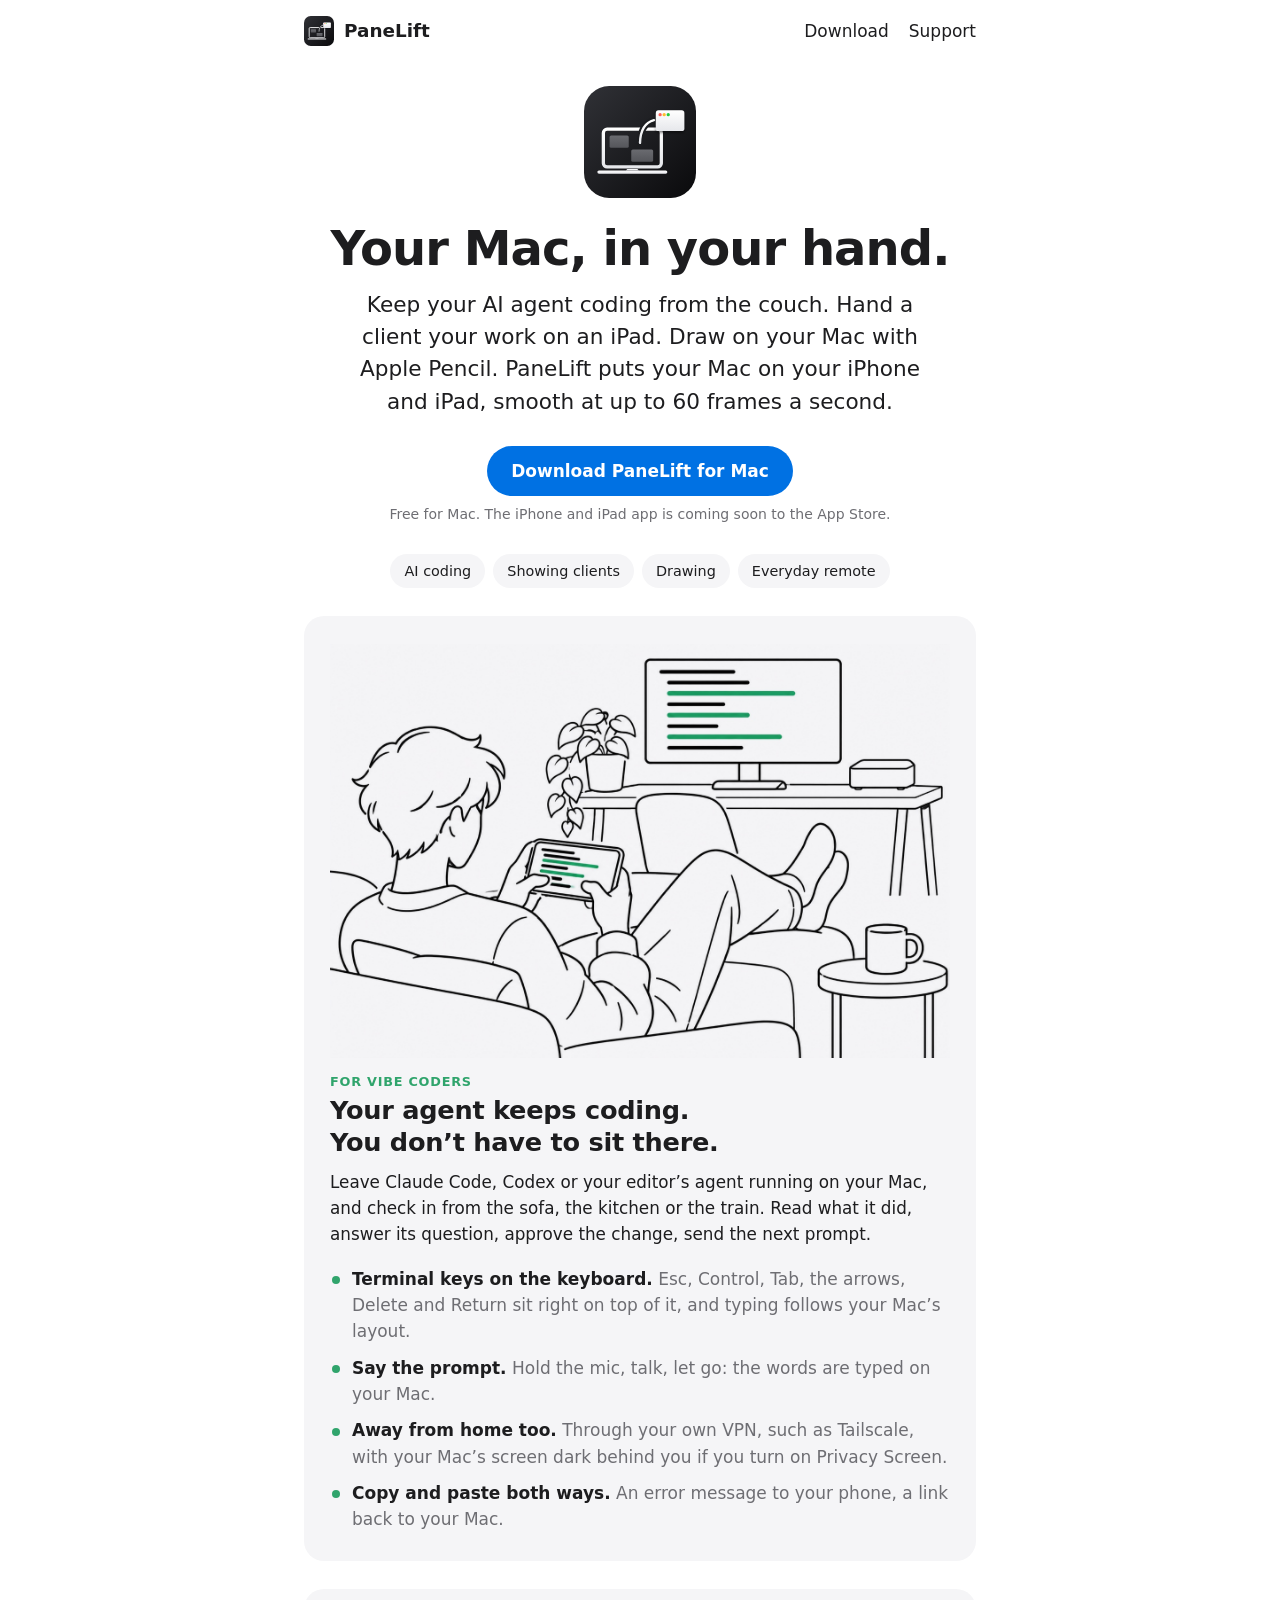
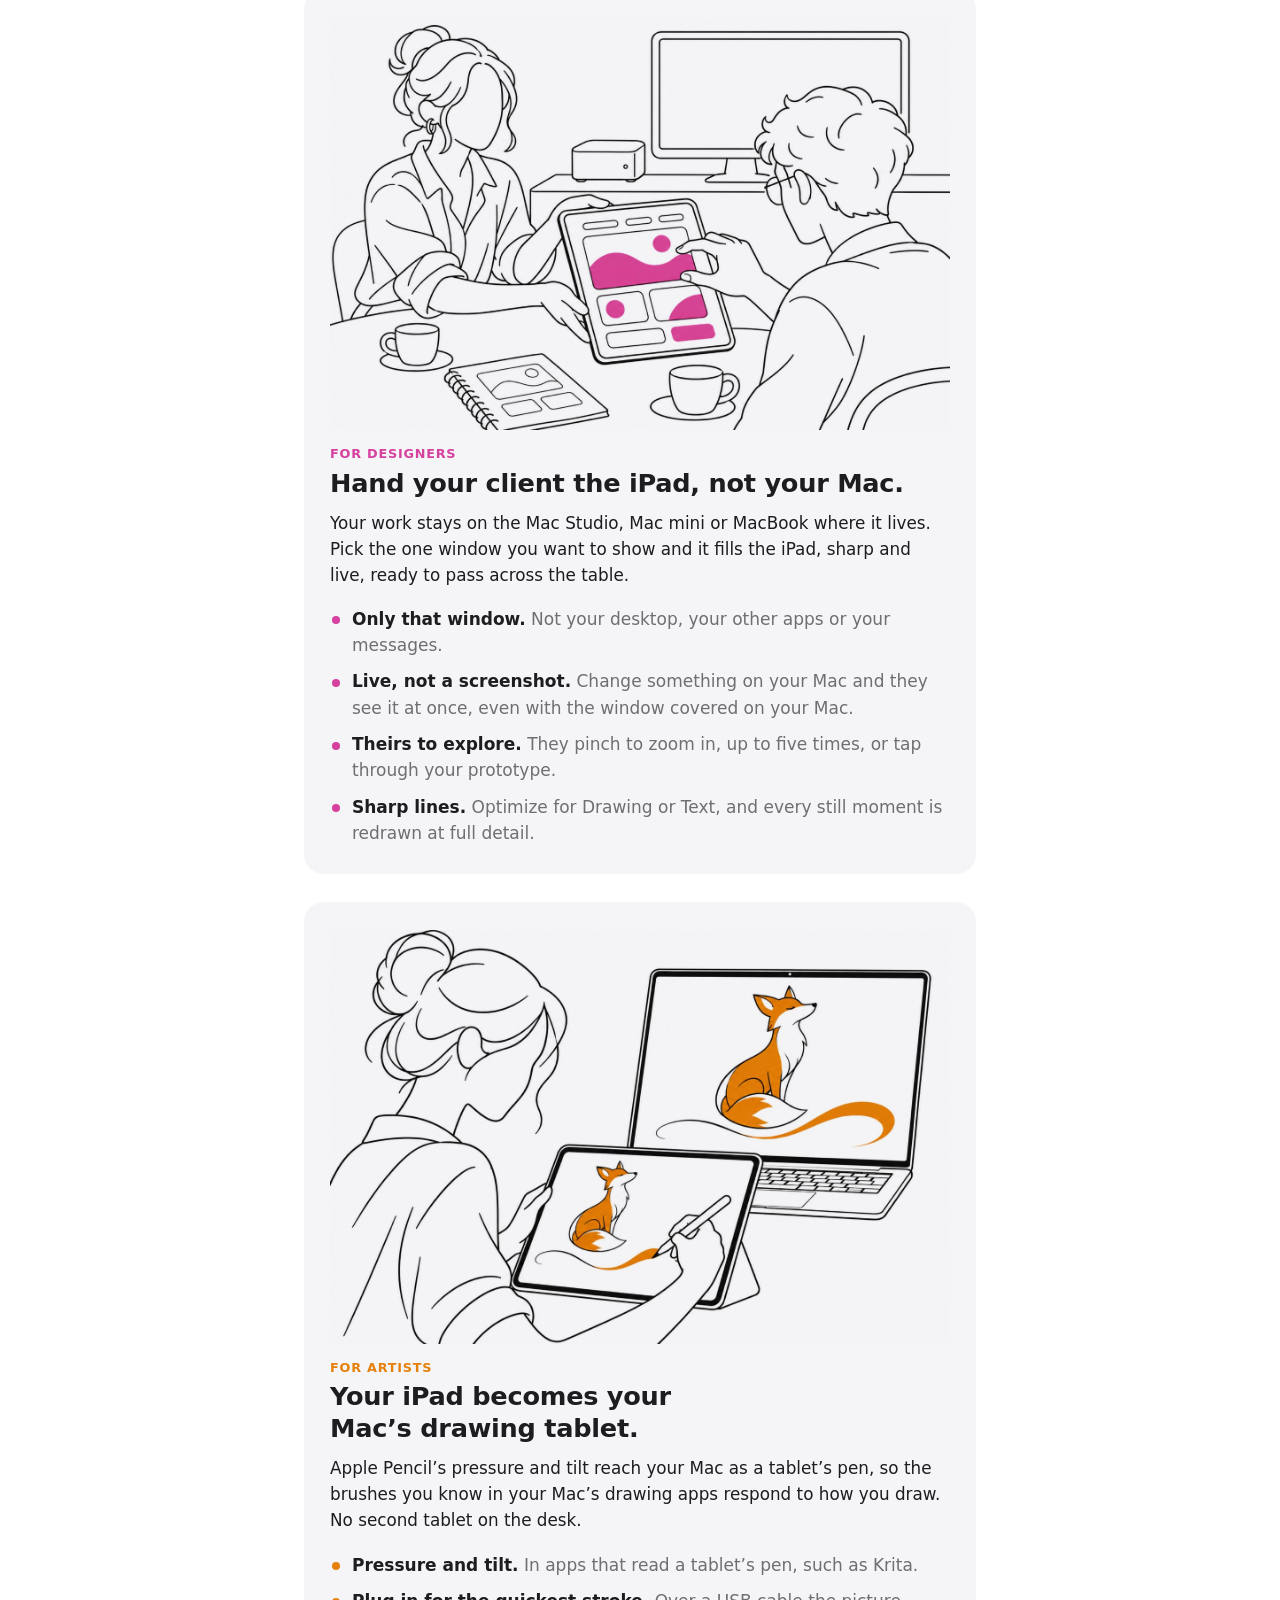
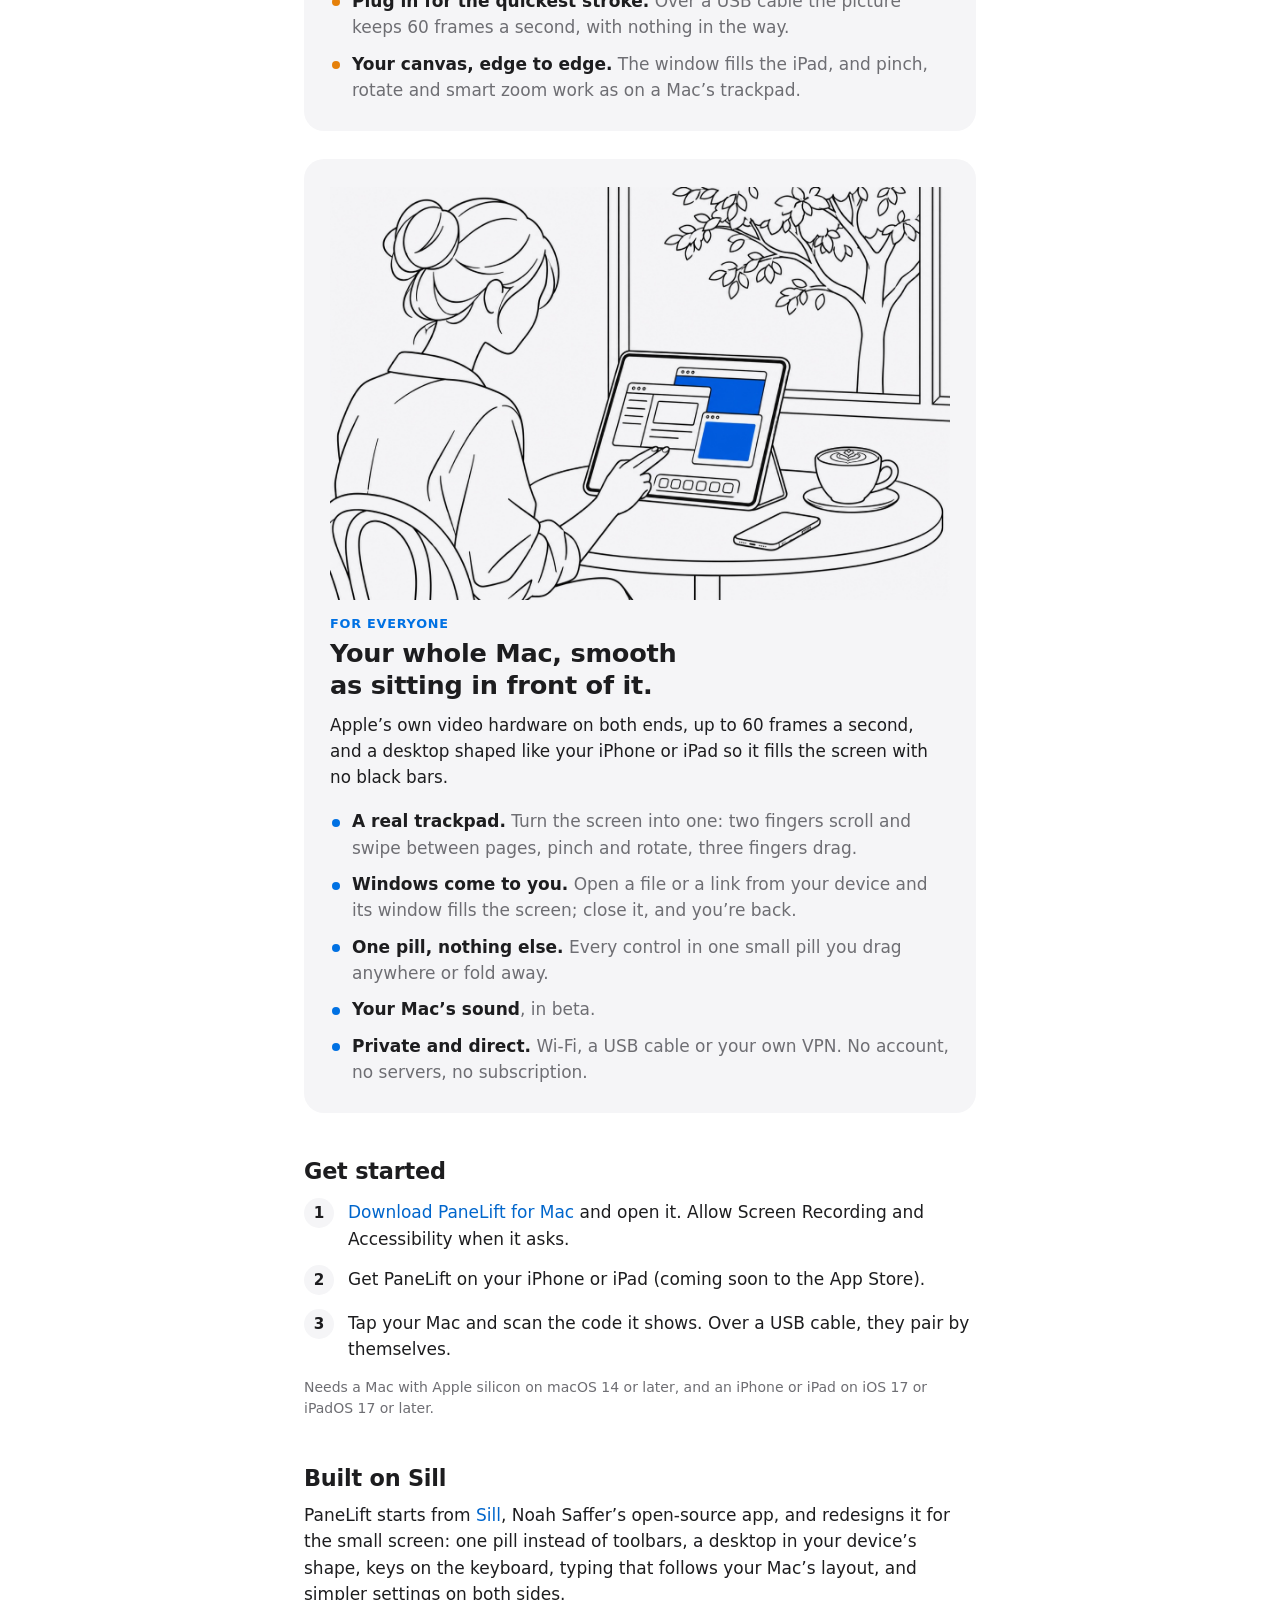
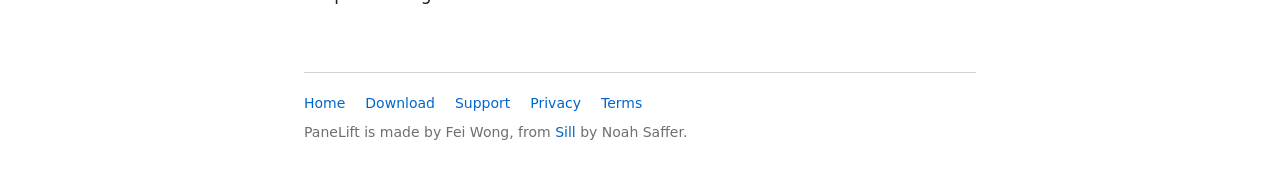
==== commit 1be2ffe6: "Update the site: PaneLift 0.10.0 (windows come to you)" ====
--- a/index.html
+++ b/index.html
@@ -90,6 +90,7 @@
     <p>Apple’s own video hardware on both ends, up to 60 frames a second, and a desktop shaped like your iPhone or iPad so it fills the screen with no black bars.</p>
     <ul class="points">
       <li><strong>A real trackpad.</strong> Turn the screen into one: two fingers scroll and swipe between pages, pinch and rotate, three fingers drag.</li>
+      <li><strong>Windows come to you.</strong> Open a file or a link from your device and its window fills the screen; close it, and you’re back.</li>
       <li><strong>One pill, nothing else.</strong> Every control in one small pill you drag anywhere or fold away.</li>
       <li><strong>Your Mac’s sound</strong>, in beta.</li>
       <li><strong>Private and direct.</strong> Wi-Fi, a USB cable or your own VPN. No account, no servers, no subscription.</li>
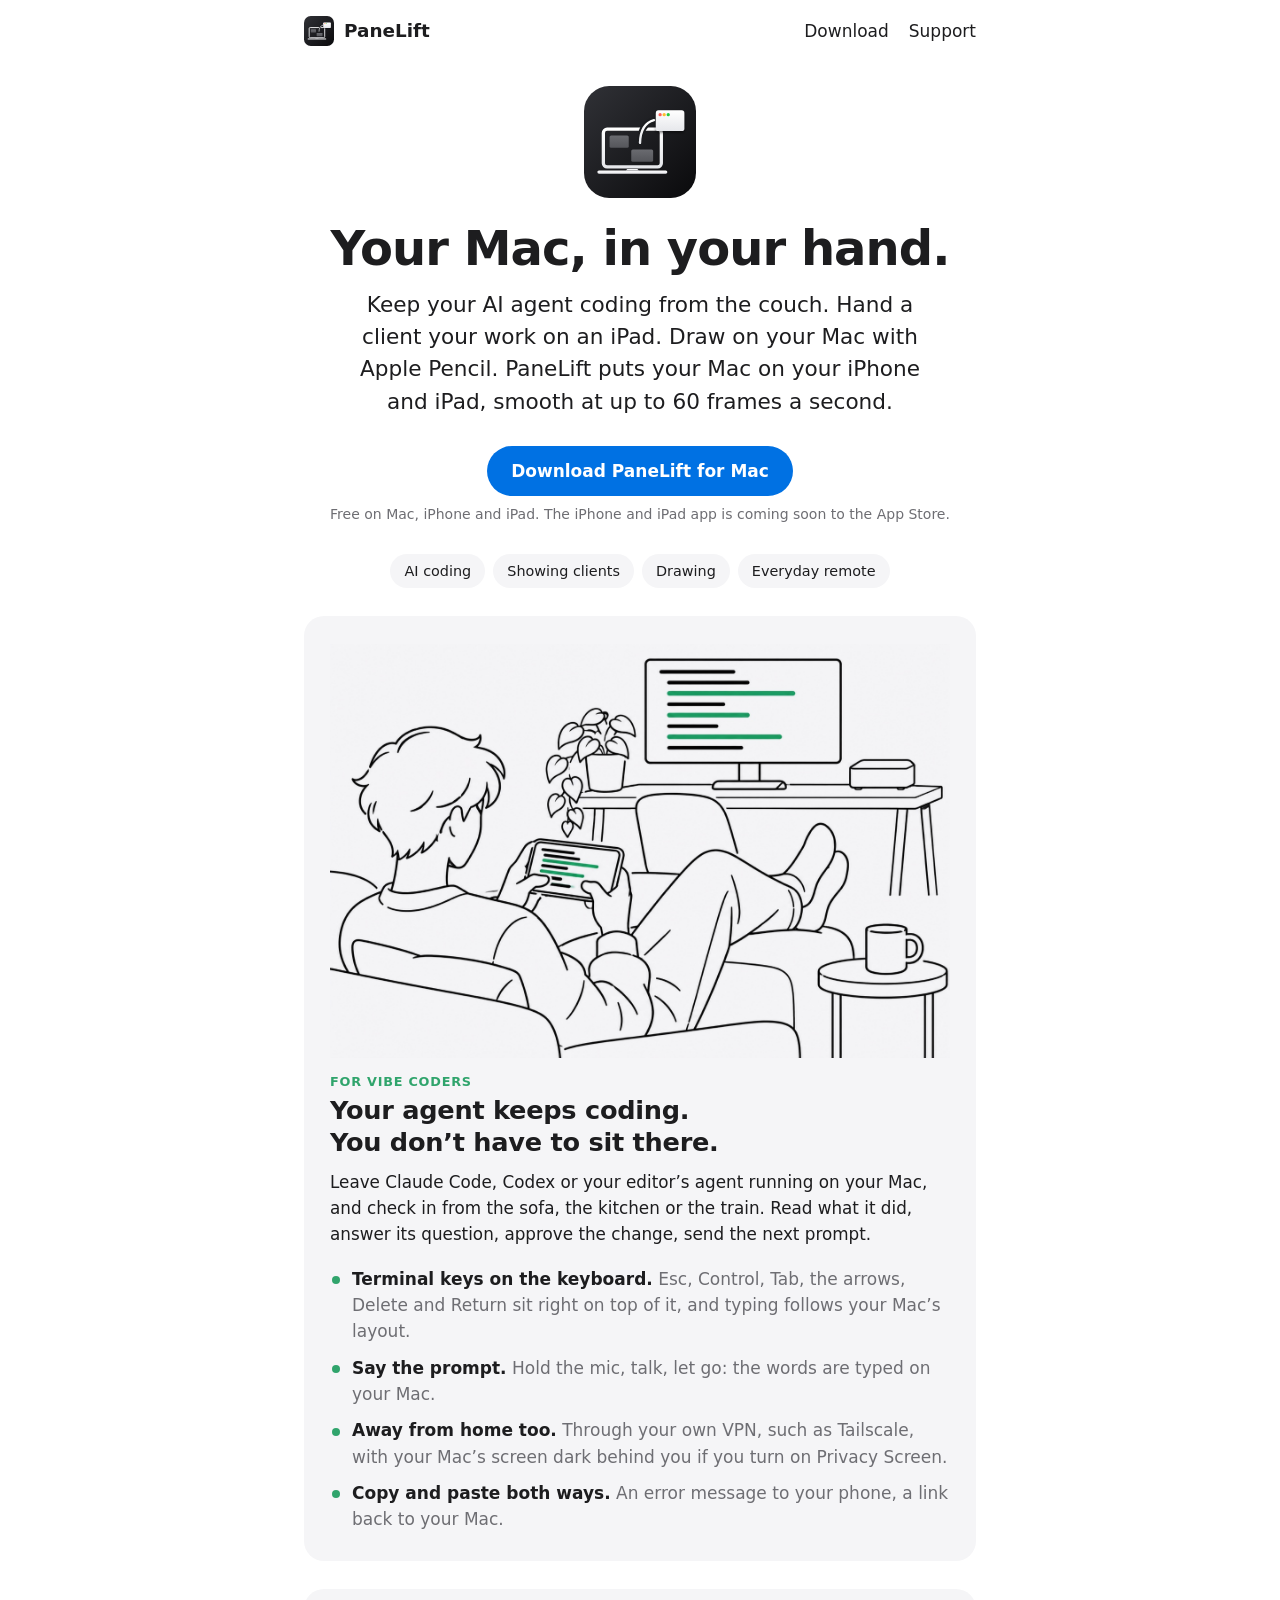
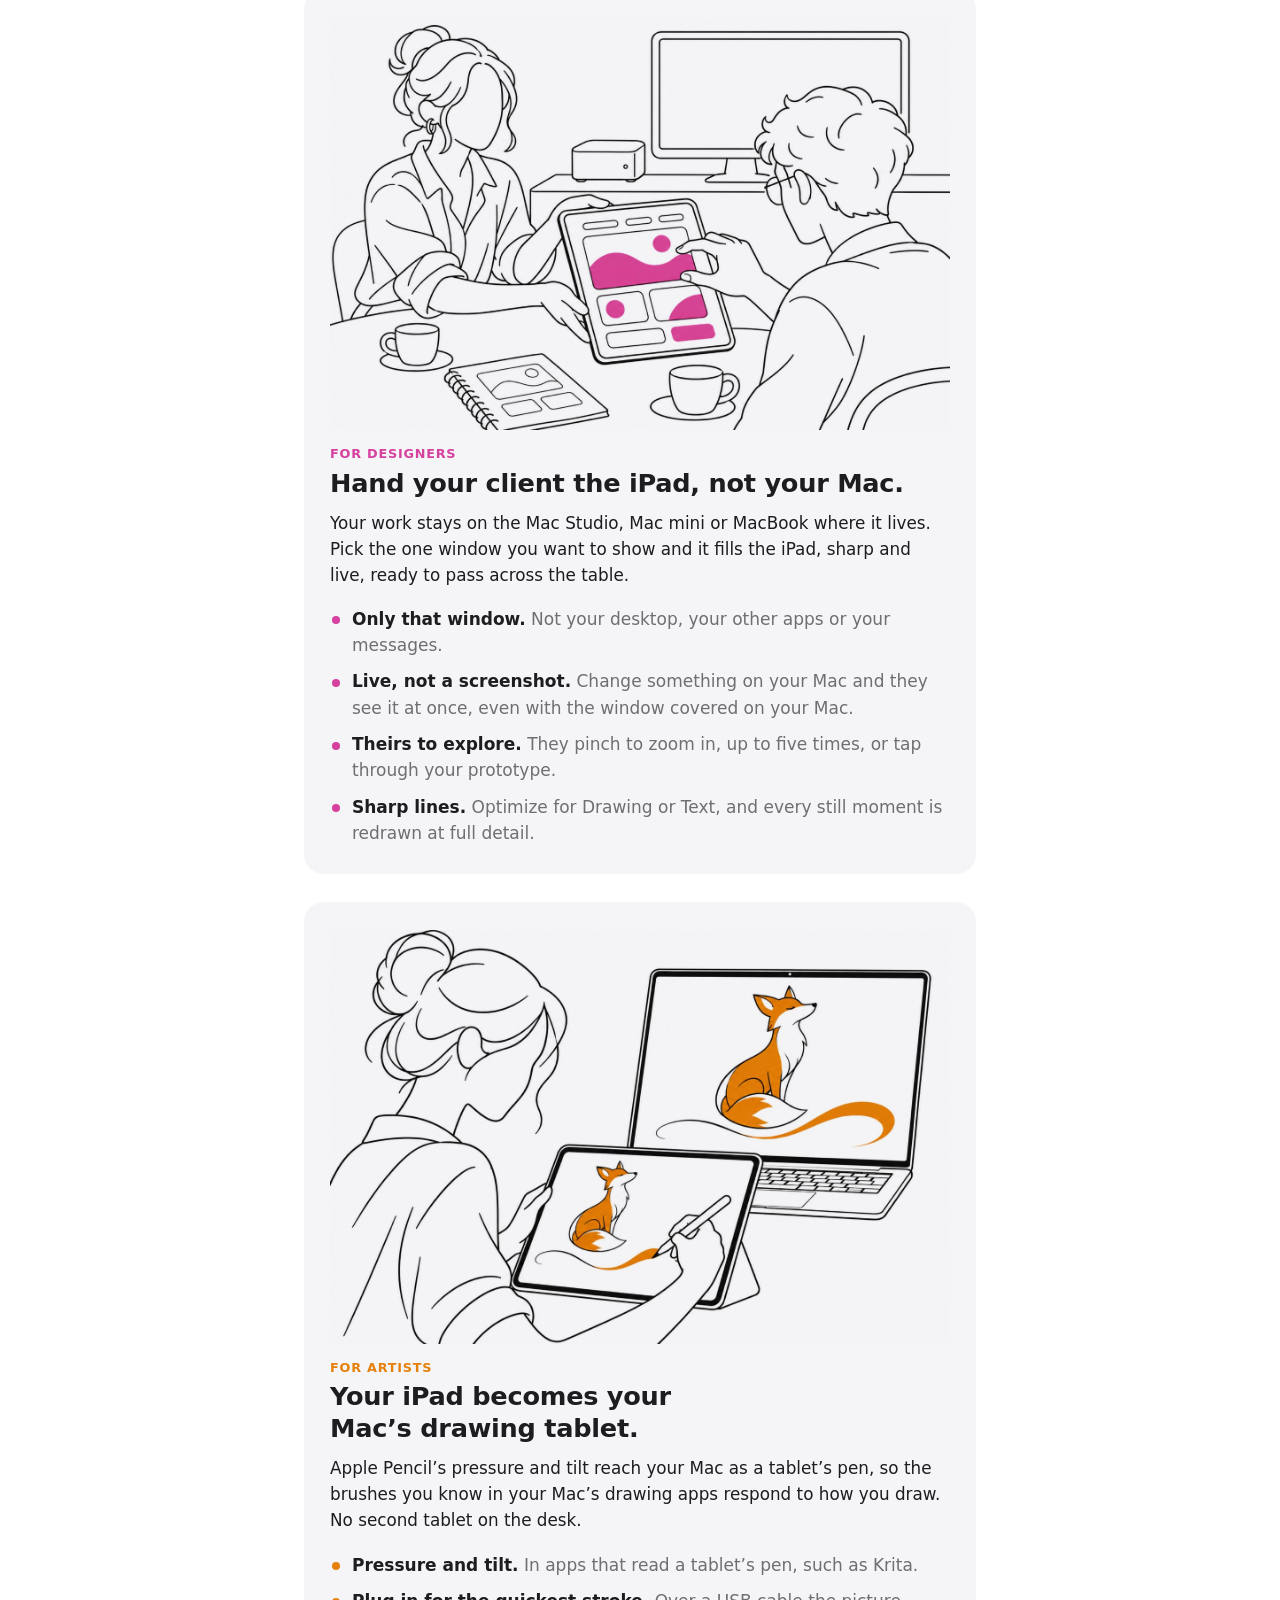
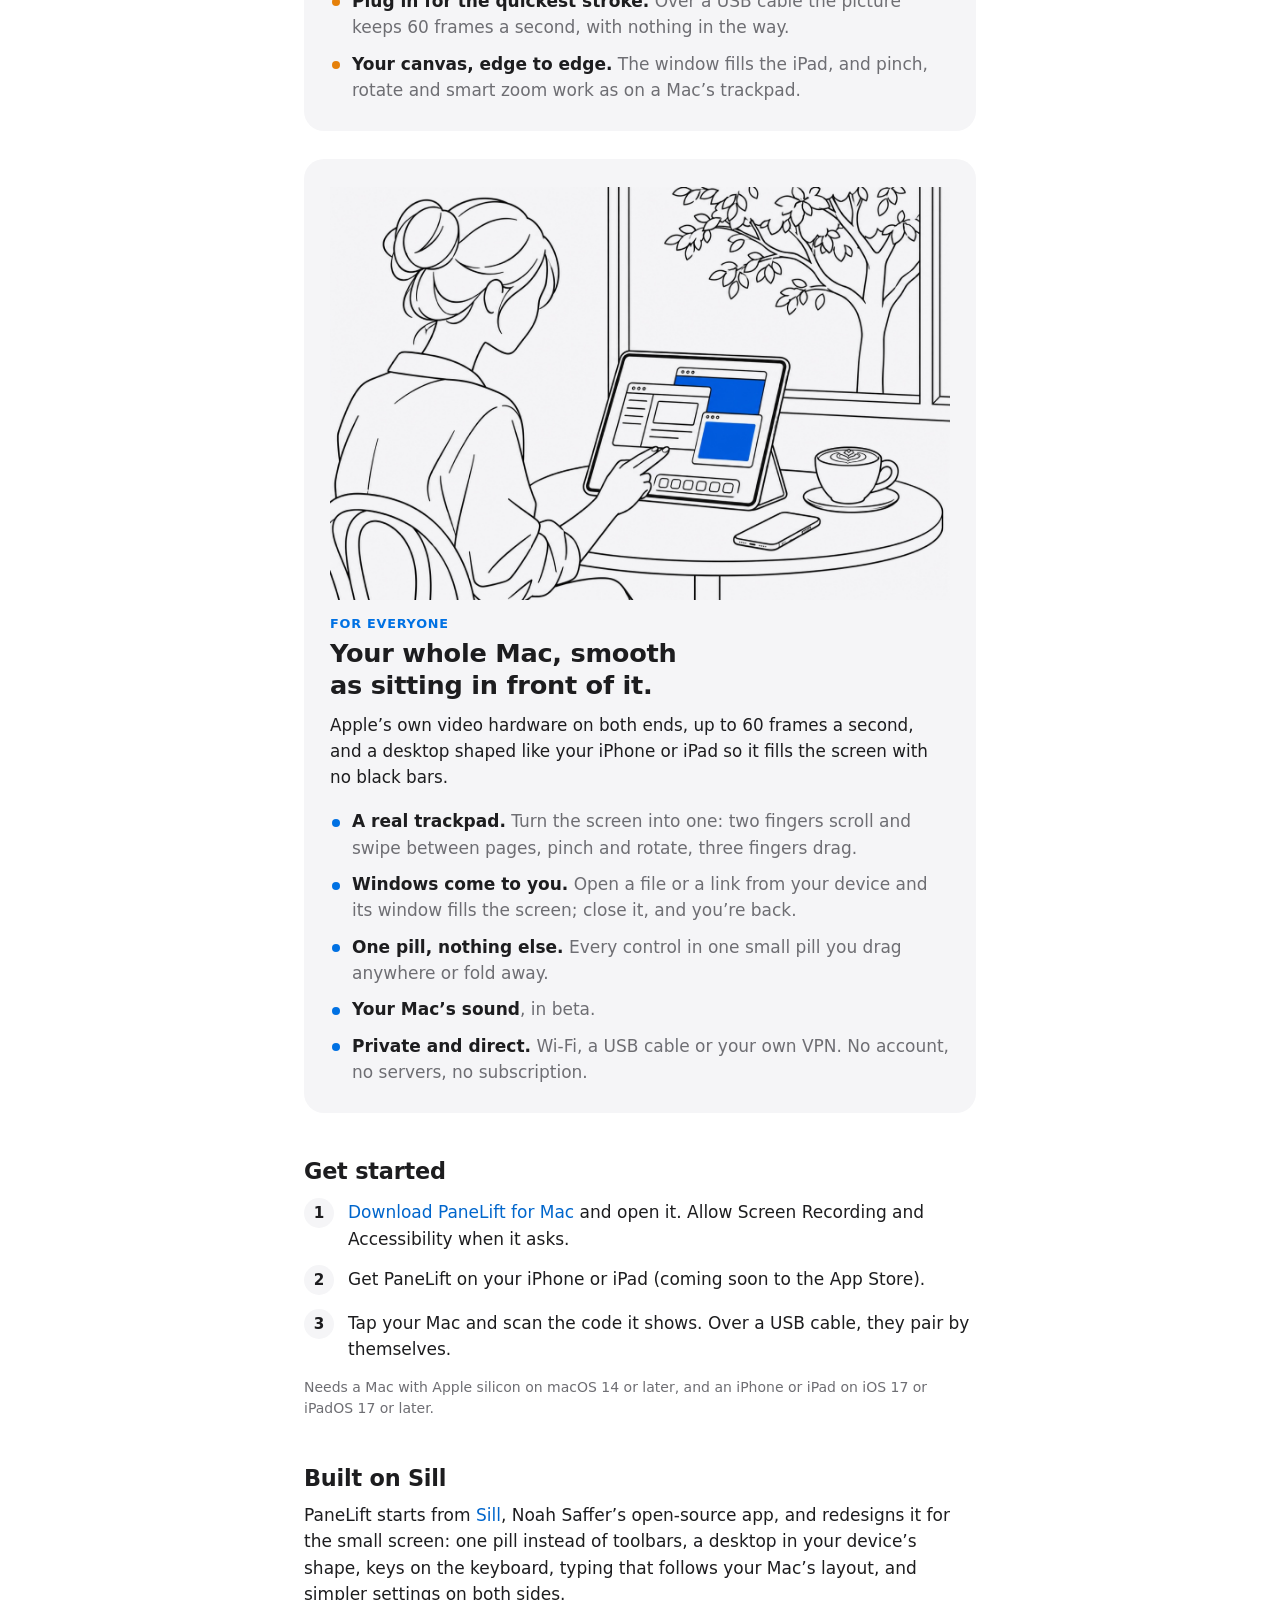
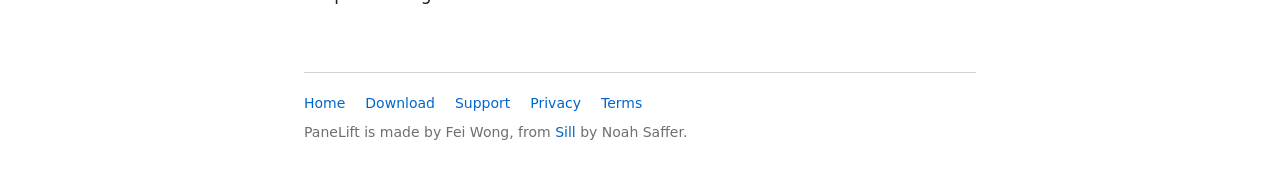
==== commit 43cf3aa8: "PaneLift for iPhone and iPad is free" ====
--- a/index.html
+++ b/index.html
@@ -36,7 +36,7 @@
     <p class="lede">Keep your AI agent coding from the couch. Hand a client your work on an iPad. Draw on your Mac with Apple Pencil. PaneLift puts your Mac on your iPhone and iPad, smooth at up to 60 frames a second.</p>
     <div class="cta"><a class="button" href="download.html">Download PaneLift for Mac</a></div>
     <!-- App Store: link the app here once it is live. -->
-    <p class="muted small">Free for Mac. The iPhone and iPad app is coming soon to the App Store.</p>
+    <p class="muted small">Free on Mac, iPhone and iPad. The iPhone and iPad app is coming soon to the App Store.</p>
     <nav class="jump" aria-label="Who it’s for">
       <a href="#coding">AI coding</a>
       <a href="#clients">Showing clients</a>
